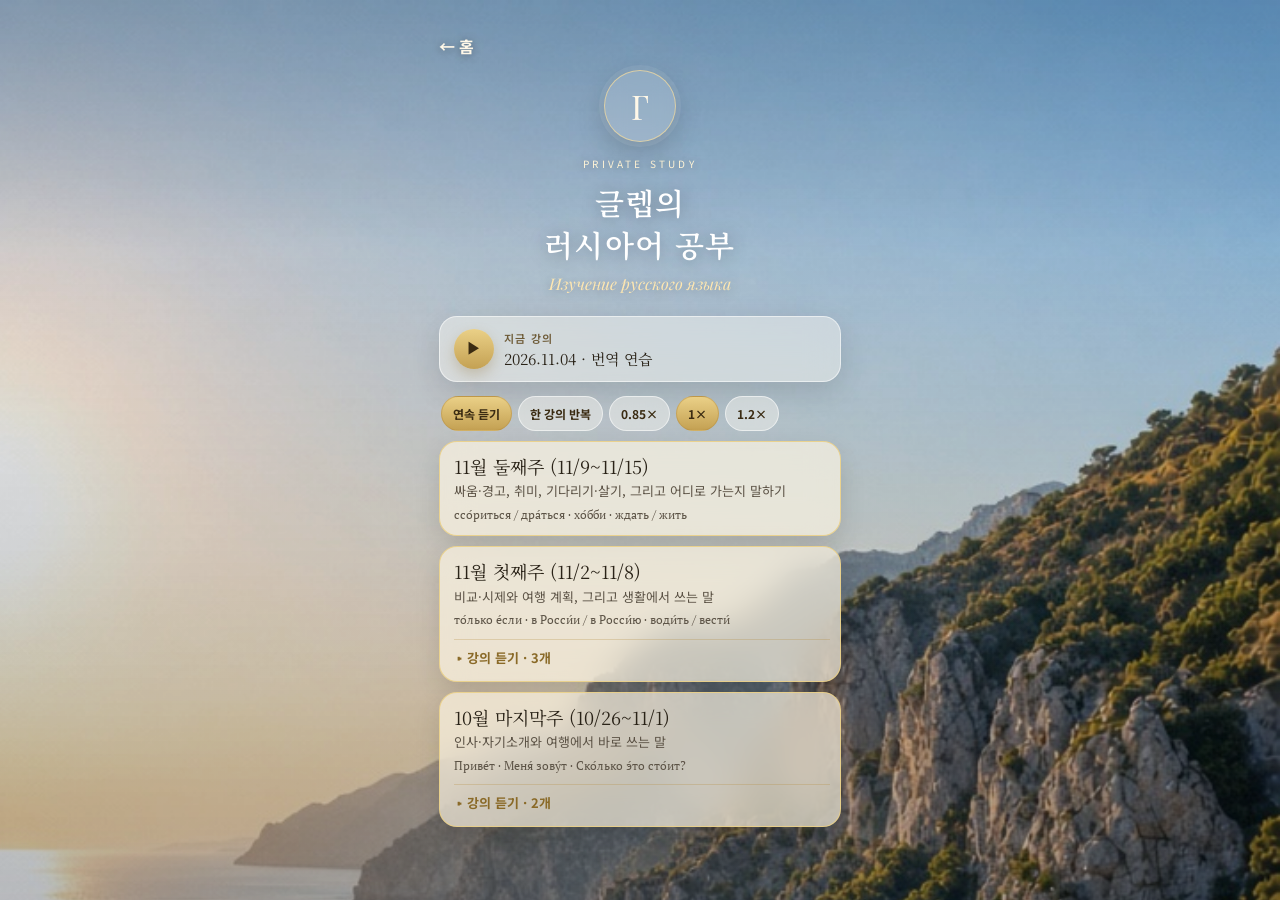
==== past.html @ 0d0f5ccc "Show a daily Russian reference on the home page. Move the week cards and continuous listening to pas" ====
<!DOCTYPE html>
<html lang="ko">
<head>
<meta charset="UTF-8">
<meta name="viewport" content="width=device-width, initial-scale=1.0">
<link rel="manifest" href="manifest.webmanifest">
<meta name="theme-color" content="#12344A">
<link rel="icon" href="favicon.ico" sizes="any">
<link rel="icon" type="image/png" sizes="32x32" href="favicon-32.png">
<link rel="apple-touch-icon" sizes="180x180" href="apple-touch-icon.png">
<meta name="apple-mobile-web-app-capable" content="yes">
<meta name="apple-mobile-web-app-status-bar-style" content="black">
<meta name="apple-mobile-web-app-title" content="글렙 공부">
<title>지난 공부 · 글렙의 러시아어 공부</title>
<link rel="preconnect" href="https://fonts.googleapis.com">
<link rel="preconnect" href="https://fonts.gstatic.com" crossorigin>
<link href="https://fonts.googleapis.com/css2?family=Playfair+Display:ital,wght@0,500;1,400&family=Noto+Serif+KR:wght@500;600&family=Noto+Sans+KR:wght@400;500;700&family=PT+Serif:ital,wght@0,400;0,700;1,400&display=swap" rel="stylesheet">
<link rel="stylesheet" href="styles.css">
</head>
<body>
<div class="wrap">
  <a class="back" href="index.html">← 홈</a>
  <header class="hero">
    <div class="mono">Г</div>
    <div class="eyebrow">Private Study</div>
    <h1>글렙의<br>러시아어 공부</h1>
    <div class="sub">Изучение русского языка</div>
  </header>
  <div class="player">
    <button class="dot" type="button" id="pp" aria-label="재생">▶</button>
    <div class="now"><div class="lbl">지금 강의</div><div class="ttl" id="nowTitle">2026.11.04 · 번역 연습</div></div>
  </div>
  <div class="modes">
    <button id="m1" class="on" type="button">연속 듣기</button>
    <button id="m2" type="button">한 강의 반복</button>
    <button data-r="0.85" type="button">0.85×</button>
    <button data-r="1" class="on" type="button">1×</button>
    <button data-r="1.2" type="button">1.2×</button>
  </div>
<!--
  새 주: 이 자리(가장 위)에 카드 하나만 추가한다. 홈(index.html)에는 넣지 않는다.
  제목은 'N월 M째주 (M/D~M/D)'. 카드를 누르면 week/그주월요일.html로 간다.
  날짜별 듣기·PDF·복습은 카드 안 details에 넣고 기본은 접는다. summary는 '강의 듣기 · N개'.
  항목이 10개 미만인 주는 페이지를 만들지 않고 다음 주와 합친다. 제목은 두 주를 잇는다.
  .play의 data-i는 AUD 순서와 같고, 버튼도 그 순서로 이어져 있어야 한다. README.md '새 주 추가 방법'.
-->
<section class="week">
  <article class="row week-card">
    <a class="review" href="week/2026-11-09.html">
      <div class="title">11월 둘째주 (11/9~11/15)</div>
      <div class="theme">싸움·경고, 취미, 기다리기·살기, 그리고 어디로 가는지 말하기</div>
      <div class="keys">ссо́риться / дра́ться · хо́бби · ждать / жить</div>
    </a>
  </article>
</section>
<section class="week">
  <article class="row week-card">
    <a class="review" href="week/2026-11-02.html">
      <div class="title">11월 첫째주 (11/2~11/8)</div>
      <div class="theme">비교·시제와 여행 계획, 그리고 생활에서 쓰는 말</div>
      <div class="keys">то́лько е́сли · в Росси́и / в Росси́ю · води́ть / вести́</div>
    </a>
    <details>
      <summary>강의 듣기 · 3개</summary>
      <div class="lec">
        <a class="review" href="review/2026-11-04.html">
          <div class="date">2026.11.04</div>
          <div class="title">번역 연습</div>
          <div class="keys">то́лько е́сли · мне ну́жно · ме́жду/среди́ · ви́деть/смотре́ть</div>
        </a>
        <div class="acts">
          <button class="play" type="button" data-i="0">듣기</button>
          <a class="pdf" href="lectures/lecture-2026-11-04.pdf" target="_blank" rel="noopener">PDF</a>
        </div>
      </div>
      <div class="lec">
        <a class="review" href="review/2026-11-03.html">
          <div class="date">2026.11.03</div>
          <div class="title">목요일 대화 준비: 번역 연습</div>
          <div class="keys">на мо́ре · бежа́ть/идти́ · что/зато́ · 형용사 일치</div>
        </a>
        <div class="acts">
          <button class="play" type="button" data-i="1">듣기</button>
          <a class="pdf" href="lectures/lecture-2026-11-03.pdf" target="_blank" rel="noopener">PDF</a>
        </div>
      </div>
      <div class="lec">
        <a class="review" href="review/2026-11-02.html">
          <div class="date">2026.11.02</div>
          <div class="title">목요일 대화 준비: 번역 연습</div>
          <div class="keys">где/куда · нет+생격 · 계획 표현</div>
        </a>
        <div class="acts">
          <button class="play" type="button" data-i="2">듣기</button>
          <a class="pdf" href="lectures/lecture-2026-11-02.pdf" target="_blank" rel="noopener">PDF</a>
        </div>
      </div>
    </details>
  </article>
</section>
<section class="week">
  <article class="row week-card">
    <a class="review" href="week/2026-10-26.html">
      <div class="title">10월 마지막주 (10/26~11/1)</div>
      <div class="theme">인사·자기소개와 여행에서 바로 쓰는 말</div>
      <div class="keys">Приве́т · Меня́ зову́т · Ско́лько э́то сто́ит?</div>
    </a>
    <details>
      <summary>강의 듣기 · 2개</summary>
      <div class="lec">
        <a class="review" href="review/2026-11-01.html">
          <div class="date">2026.11.01</div>
          <div class="title">내 회사 이야기 + 과거형·나라 이름</div>
          <div class="keys">과거형 · 나라 이름</div>
        </a>
        <div class="acts">
          <button class="play" type="button" data-i="3">듣기</button>
          <a class="pdf" href="lectures/lecture-2026-11-01.pdf" target="_blank" rel="noopener">PDF</a>
        </div>
      </div>
      <div class="lec">
        <a class="review" href="review/2026-10-31.html">
          <div class="date">2026.10.31</div>
          <div class="title">кото́рый 문장 + 여행 표현</div>
          <div class="keys">кото́рый · 여행 표현</div>
        </a>
        <div class="acts">
          <button class="play" type="button" data-i="4">듣기</button>
          <a class="pdf" href="lectures/lecture-2026-10-31.pdf" target="_blank" rel="noopener">PDF</a>
        </div>
      </div>
    </details>
  </article>
</section>
<audio id="au" preload="none"></audio>
<script>
const AUD = ['2026-11-04', '2026-11-03', '2026-11-02', '2026-11-01', '2026-10-31'];
const TTL = ['2026.11.04 · 번역 연습', '2026.11.03 · 목요일 대화 준비: 번역 연습', '2026.11.02 · 목요일 대화 준비: 번역 연습', '2026.11.01 · 내 회사 이야기 + 과거형·나라 이름', '2026.10.31 · кото́рый 문장 + 여행 표현'];
const au = document.getElementById("au");
const pp = document.getElementById("pp");
const nowTitle = document.getElementById("nowTitle");
const m1 = document.getElementById("m1");
const m2 = document.getElementById("m2");
const plays = [...document.querySelectorAll(".play")];
let cur = -1, mode = "all", rate = 1;
function load(i, play) {
  cur = i;
  au.src = "audio/lecture-" + AUD[i] + ".mp3";
  au.playbackRate = rate;
  nowTitle.textContent = TTL[i];
  plays.forEach((b, j) => b.classList.toggle("on", j === i));
  if (play) au.play().catch(() => {});
}
plays.forEach(b => b.onclick = () => load(+b.dataset.i, true));
pp.onclick = () => {
  if (cur < 0) { load(0, true); return; }
  if (au.paused) au.play().catch(() => {});
  else au.pause();
};
au.onplay = () => { pp.textContent = "⏸"; };
au.onpause = () => { pp.textContent = "▶"; };
au.onloadedmetadata = () => { au.playbackRate = rate; };
function setMode(m) {
  mode = m;
  au.loop = (m === "one");
  m1.classList.toggle("on", m === "all");
  m2.classList.toggle("on", m === "one");
}
m1.onclick = () => setMode("all");
m2.onclick = () => setMode("one");
au.onended = () => { if (mode === "all" && cur + 1 < AUD.length) load(cur + 1, true); };
document.querySelectorAll(".modes [data-r]").forEach(b => {
  b.onclick = () => {
    rate = +b.dataset.r;
    au.playbackRate = rate;
    document.querySelectorAll(".modes [data-r]").forEach(x => x.classList.toggle("on", x === b));
  };
});
</script>
<script>
if ("serviceWorker" in navigator) {
  var manifest = document.querySelector('link[rel="manifest"]');
  if (manifest) navigator.serviceWorker.register(new URL("sw.js", manifest.href));
}
</script>
</body>
</html>
---- styles.css ----
*{box-sizing:border-box}
html,body{margin:0;padding:0}
body{
  min-height:100vh;
  font-family:"Noto Sans KR",sans-serif;
  color:#2a2318;
  background:#12344a url("ocean-bg.jpg") center top / cover no-repeat fixed;
}
body:before{
  content:"";position:fixed;inset:0;pointer-events:none;
  background:linear-gradient(180deg,rgba(8,18,28,.18) 0%,rgba(8,18,28,.08) 28%,rgba(8,18,28,.28) 100%);
}
.wrap{max-width:430px;margin:0 auto;padding:34px 14px 48px;position:relative}
.hero{text-align:center;margin-bottom:22px}
.mono{
  width:72px;height:72px;margin:0 auto 14px;border-radius:50%;
  display:flex;align-items:center;justify-content:center;
  font-family:"Playfair Display",serif;font-size:34px;color:#fff8e8;
  background:rgba(255,255,255,.16);
  border:1px solid rgba(232,213,163,.85);
  box-shadow:0 0 0 5px rgba(255,255,255,.08),0 10px 28px rgba(0,0,0,.18);
  backdrop-filter:blur(10px);-webkit-backdrop-filter:blur(10px);
}
.eyebrow{letter-spacing:.32em;font-size:10px;color:#fff4d6;text-transform:uppercase;margin-bottom:10px;text-shadow:0 1px 8px rgba(0,0,0,.35)}
h1{
  font-family:"Noto Serif KR",serif;font-weight:600;font-size:30px;
  margin:0;letter-spacing:.04em;line-height:1.4;color:#fff;
  text-shadow:0 2px 18px rgba(0,0,0,.35);word-break:keep-all;
}
.sub{
  font-family:"Playfair Display",serif;font-style:italic;
  color:#ffe7b0;font-size:16px;margin-top:8px;
  text-shadow:0 2px 12px rgba(0,0,0,.35);
}
.player{
  display:flex;align-items:center;gap:10px;
  background:rgba(255,252,246,.42);
  border:1px solid rgba(255,255,255,.55);
  backdrop-filter:blur(16px);-webkit-backdrop-filter:blur(16px);
  border-radius:18px;padding:12px 14px;margin:0 0 14px;
  box-shadow:0 10px 30px rgba(0,0,0,.12);
}
.player .now{flex:1;min-width:0}
.player .lbl{font-size:11px;letter-spacing:.12em;color:#6d5a36;font-weight:600}
.player .ttl{font-family:"Noto Serif KR",serif;font-size:15px;margin-top:2px;white-space:nowrap;overflow:hidden;text-overflow:ellipsis}
.dot{width:40px;height:40px;border-radius:50%;border:0;background:linear-gradient(180deg,#ead087,#c4a153);color:#3a2b12;font-size:16px;box-shadow:0 6px 14px rgba(141,106,40,.28)}
.row{
  display:flex;align-items:center;gap:8px;
  background:rgba(255,252,246,.5);
  border:1px solid rgba(255,255,255,.58);
  backdrop-filter:blur(16px);-webkit-backdrop-filter:blur(16px);
  border-radius:18px;padding:12px 10px 12px 14px;margin:10px 0;
  box-shadow:0 10px 26px rgba(0,0,0,.12);
}
.review{flex:1;min-width:0;text-decoration:none;color:#2a2318}
.date{font-size:11px;letter-spacing:.14em;color:#8a6a28;font-weight:700;margin-bottom:4px}
.title{font-family:"Noto Serif KR",serif;font-size:16px;line-height:1.4;word-break:keep-all}
.keys{font-family:"PT Serif","Noto Serif",serif;font-size:12px;color:#5c5346;margin-top:5px;line-height:1.45;
  display:-webkit-box;-webkit-line-clamp:2;-webkit-box-orient:vertical;overflow:hidden}
.acts{display:flex;flex-direction:row;gap:6px;flex-shrink:0}
.acts a,.acts button{
  appearance:none;text-decoration:none;white-space:nowrap;
  border-radius:999px;padding:11px 12px;font-size:13px;font-weight:700;
  font-family:"Noto Sans KR",sans-serif;border:1px solid rgba(180,138,60,.45);
}
.play{background:linear-gradient(180deg,#ead087,#c4a153);color:#3a2b12}
.pdf{background:rgba(255,255,255,.55);color:#8d6a28}

.modes{display:flex;flex-wrap:wrap;gap:6px;align-items:center;margin:0 0 8px;padding:0 2px}
.modes button{
  appearance:none;border-radius:999px;padding:8px 11px;font-size:12px;font-weight:700;
  font-family:"Noto Sans KR",sans-serif;border:1px solid rgba(255,255,255,.55);
  background:rgba(255,252,246,.42);color:#3a2b12;
  backdrop-filter:blur(12px);-webkit-backdrop-filter:blur(12px)
}
.modes button.on{background:linear-gradient(180deg,#ead087,#c4a153);border-color:rgba(180,138,60,.45)}
audio{display:none}
body.songs audio#player{
  display:block;position:fixed;width:1px;height:1px;opacity:0;pointer-events:none
}
.play.on{box-shadow:0 0 0 2px rgba(196,161,83,.45)}
body.lesson .wrap{max-width:680px}
.back{display:inline-block;color:#fff8e8;text-decoration:none;font-weight:700;margin:0 0 12px;
  text-shadow:0 1px 8px rgba(0,0,0,.35)}
body.lesson h1{font-size:24px;text-align:left;margin:8px 0 14px}
.card{
  background:rgba(255,252,246,.62);border:1px solid rgba(255,255,255,.58);
  backdrop-filter:blur(16px);-webkit-backdrop-filter:blur(16px);
  border-radius:16px;padding:14px;margin:10px 0;box-shadow:0 10px 26px rgba(0,0,0,.12)
}
.card h3{margin:0 0 8px;font-size:16px;color:#8a6a28;font-family:"Noto Serif KR",serif}
.r{display:flex;justify-content:space-between;gap:8px;padding:6px 0;border-bottom:1px solid rgba(180,138,60,.18);flex-wrap:wrap;align-items:flex-start}
.r:last-child{border:0}
.r > span{min-width:0;max-width:100%}
.ru{font-family:"PT Serif","Noto Serif",serif;font-weight:700;font-size:17px;overflow-wrap:anywhere}
.ko{color:#5c5346;font-size:14px;word-break:keep-all}
.say{font-weight:700;color:#3a2b12;font-size:14px;word-break:keep-all}
.pt{font-size:13px;background:rgba(234,208,135,.28);border-radius:8px;padding:8px;margin:8px 0 0;word-break:keep-all}
table{width:100%;border-collapse:collapse;font-size:14px;background:rgba(255,255,255,.25);border-radius:10px;overflow:hidden}
td,th{border:1px solid rgba(180,138,60,.22);padding:6px;word-break:keep-all}
th{background:rgba(234,208,135,.35);color:#8a6a28}
.bar{position:sticky;top:0;z-index:2;padding:6px 0}
.bar button{
  background:linear-gradient(180deg,#ead087,#c4a153);color:#3a2b12;border:0;
  border-radius:999px;padding:9px 15px;font-size:15px;font-weight:700;
  font-family:"Noto Sans KR",sans-serif
}
body.quiz .ru{background:rgba(180,138,60,.28);color:transparent;border-radius:6px;cursor:pointer}
body.quiz .ru.show{background:none;color:inherit}

body.home .hero{margin-bottom:28px}
body.home h1{font-size:42px;letter-spacing:.12em}
body.home .sub{font-family:"Noto Serif KR",serif;font-style:normal;font-weight:500;font-size:15px;letter-spacing:.08em}
.doors{display:flex;flex-direction:column;gap:16px}
.door{
  position:relative;overflow:hidden;
  display:flex;align-items:center;gap:14px;
  min-height:108px;padding:20px 18px;
  text-decoration:none;color:#3a2b12;
  border-radius:24px;
  border:1.5px solid rgba(255,232,176,.92);
  background:
    linear-gradient(165deg,rgba(255,250,236,.78) 0%,rgba(255,243,210,.46) 48%,rgba(214,176,96,.34) 100%);
  backdrop-filter:blur(18px);-webkit-backdrop-filter:blur(18px);
  box-shadow:
    inset 0 1px 0 rgba(255,255,255,.8),
    0 16px 36px rgba(0,0,0,.22),
    0 0 28px rgba(234,196,110,.42);
  animation:doorGlow 3.6s ease-in-out infinite;
}
.door:nth-child(2){animation-delay:1.2s}
.door:active{transform:scale(.985)}
.door:focus-visible{outline:2px solid #fff4d2;outline-offset:3px}
.door-mark{
  width:62px;height:62px;border-radius:50%;flex-shrink:0;
  display:flex;align-items:center;justify-content:center;
  font-family:"Playfair Display","Noto Serif KR",serif;
  font-size:30px;line-height:1;color:#3a2b12;
  background:linear-gradient(180deg,#fff3c9 0%,#e7c56a 52%,#b8893a 100%);
  box-shadow:inset 0 1px 0 rgba(255,255,255,.85),0 8px 18px rgba(141,106,40,.38);
}
.door-label{
  flex:1;min-width:0;
  font-family:"Noto Serif KR",serif;font-weight:600;
  font-size:26px;letter-spacing:.02em;line-height:1.25;
  word-break:keep-all;
}
.door-go{font-size:32px;line-height:1;color:#8a6a28;font-weight:500;flex-shrink:0}
.door::after{
  content:"";position:absolute;inset:0;pointer-events:none;
  background:linear-gradient(110deg,transparent 32%,rgba(255,255,255,.48) 50%,transparent 68%);
  transform:translateX(-130%);
  animation:doorSheen 4.8s ease-in-out infinite;
}
.door:nth-child(2)::after{animation-delay:1.8s}
@keyframes doorGlow{
  0%,100%{box-shadow:inset 0 1px 0 rgba(255,255,255,.8),0 16px 36px rgba(0,0,0,.22),0 0 18px rgba(234,196,110,.28)}
  50%{box-shadow:inset 0 1px 0 rgba(255,255,255,.9),0 18px 40px rgba(0,0,0,.26),0 0 36px rgba(255,214,120,.62)}
}
@keyframes doorSheen{
  0%,42%{transform:translateX(-130%)}
  72%,100%{transform:translateX(130%)}
}
@media (max-width:360px){
  body.home h1{font-size:36px}
  .door{min-height:96px;padding:16px 14px;gap:12px}
  .door-mark{width:52px;height:52px;font-size:26px}
  .door-label{font-size:22px}
}
@media (prefers-reduced-motion:reduce){
  .door,.door::after{animation:none}
  .door::after{display:none}
}

body.songs h1{font-size:28px;text-align:left;margin:4px 0 8px}
.artist{
  position:relative;width:min(100%,520px);margin:0 auto 18px;aspect-ratio:1;
  border-radius:22px;overflow:hidden;background:#12344A;
  border:1.5px solid rgba(255,232,176,.72);
  box-shadow:0 16px 36px rgba(0,0,0,.28), inset 0 1px 0 rgba(255,255,255,.28);
}
.artist img{
  position:absolute;inset:0;width:100%;height:100%;
  object-fit:contain;object-position:center;
  opacity:0;transition:opacity 1.4s ease;
}
.artist img.is-on{opacity:1}
@media (prefers-reduced-motion:reduce){
  .artist img{transition:none}
  .artist img:nth-child(2){display:none}
  .artist img:first-child{opacity:1}
}
.song-lead{
  margin:0 0 14px;color:#ffe7b0;font-size:13px;font-weight:500;
  text-shadow:0 1px 8px rgba(0,0,0,.35);
}
.playall{
  width:100%;margin:2px 0 18px;min-height:84px;padding:14px 16px;
  display:flex;align-items:center;justify-content:center;gap:12px;
  border-radius:22px;cursor:pointer;
  border:1.5px solid rgba(255,232,176,.92);
  background:linear-gradient(165deg,rgba(255,250,236,.84) 0%,rgba(255,243,210,.5) 48%,rgba(214,176,96,.4) 100%);
  color:#3a2b12;
  font-family:"Noto Serif KR",serif;font-size:24px;font-weight:600;letter-spacing:.02em;
  box-shadow:inset 0 1px 0 rgba(255,255,255,.85),0 14px 32px rgba(0,0,0,.22),0 0 26px rgba(234,196,110,.42);
}
.playall:focus-visible{outline:2px solid #fff4d2;outline-offset:3px}
.playall:disabled{opacity:.55;cursor:default}
.playall-mark{
  width:48px;height:48px;border-radius:50%;flex-shrink:0;
  display:flex;align-items:center;justify-content:center;
  font-family:"Playfair Display",serif;font-size:24px;color:#3a2b12;
  background:linear-gradient(180deg,#fff3c9 0%,#e7c56a 52%,#b8893a 100%);
  box-shadow:inset 0 1px 0 rgba(255,255,255,.85),0 6px 14px rgba(141,106,40,.35);
}
.playall-bar{
  display:flex;align-items:center;gap:8px;
  margin:0 0 14px;padding:8px;
  background:rgba(255,252,246,.55);
  border:1px solid rgba(255,255,255,.62);
  backdrop-filter:blur(16px);-webkit-backdrop-filter:blur(16px);
  border-radius:16px;
  box-shadow:0 8px 22px rgba(0,0,0,.12);
}
.playall-bar[hidden]{display:none}
.playall-bar button{
  appearance:none;flex-shrink:0;border-radius:999px;padding:10px 12px;
  font-family:"Noto Sans KR",sans-serif;font-size:13px;font-weight:700;color:#3a2b12;
  border:1px solid rgba(180,138,60,.45);
  background:linear-gradient(180deg,#ead087,#c4a153);
}
.playall-bar button:disabled{opacity:.4}
.playall-bar button:focus-visible{outline:2px solid #fff4d2;outline-offset:2px}
.playall-status{
  flex:1;min-width:0;margin:0;text-align:center;
  color:#3a2b12;font-size:13px;font-weight:700;line-height:1.35;
  word-break:keep-all;
}
.song-card.current{
  box-shadow:0 12px 30px rgba(0,0,0,.18),0 0 0 2px rgba(232,201,120,.95),0 0 22px rgba(234,196,110,.55);
}
.song-live{
  border-radius:999px;padding:2px 7px;
  background:rgba(234,208,135,.55);color:#6d5318;
  font-family:"Noto Sans KR",sans-serif;font-size:11px;font-weight:700;line-height:1.4;
}
.song-live[hidden]{display:none}
@media (max-width:360px){
  .playall{min-height:74px;font-size:21px}
  .playall-mark{width:42px;height:42px;font-size:22px}
  .playall-bar button{padding:10px 8px;font-size:12px}
}
.song-list{display:flex;flex-direction:column;gap:12px}
.song-card{
  background:rgba(255,252,246,.55);
  border:1px solid rgba(255,255,255,.62);
  backdrop-filter:blur(16px);-webkit-backdrop-filter:blur(16px);
  border-radius:18px;
  box-shadow:0 10px 26px rgba(0,0,0,.14);
}
.song-card.open{
  box-shadow:0 12px 30px rgba(0,0,0,.18),0 0 0 1.5px rgba(232,201,120,.8);
}
.song-item{
  width:100%;appearance:none;border:0;background:transparent;cursor:pointer;
  display:flex;align-items:center;gap:12px;text-align:left;
  color:#2a2318;font-family:"Noto Sans KR",sans-serif;
  padding:14px 14px 8px 12px;
}
.song-item:active{transform:scale(.985)}
.song-item:focus-visible{outline:2px solid #fff4d2;outline-offset:-3px;border-radius:14px}
.song-num{
  width:40px;height:40px;border-radius:50%;flex-shrink:0;
  display:flex;align-items:center;justify-content:center;
  background:linear-gradient(180deg,#ead087,#c4a153);
  color:#3a2b12;font-weight:700;font-size:16px;
  box-shadow:0 6px 14px rgba(141,106,40,.28);
}
.song-title{
  flex:1;min-width:0;
  display:flex;flex-direction:column;align-items:flex-start;gap:2px;
  font-family:"Noto Serif KR",serif;font-size:18px;line-height:1.35;
  word-break:keep-all;
}
.song-credit{
  font-family:"Noto Sans KR",sans-serif;font-size:12px;font-weight:500;
  color:#8a6a28;letter-spacing:.01em;line-height:1.3;
}
.song-dur{flex-shrink:0;font-size:13px;font-weight:700;color:#8a6a28;letter-spacing:.04em}
.song-cue{flex-shrink:0;font-size:12px;font-weight:700;color:#8a6a28;letter-spacing:.02em}
.song-panel{padding:2px 10px 0}
.song-panel.preloading{
  display:block !important;
  position:fixed;left:0;top:0;z-index:-1;
  width:min(402px,calc(100vw - 28px));height:320px;
  opacity:0;pointer-events:none;overflow:hidden;
}
.song-frame-wrap{
  border-radius:14px;overflow:hidden;
  background:#16233a;
  box-shadow:inset 0 0 0 1px rgba(255,255,255,.28);
}
.song-frame{display:block;width:100%;height:320px;border:0;background:#16233a}
.song-empty{
  margin:0;padding:18px;
  background:rgba(255,252,246,.5);
  border:1px solid rgba(255,255,255,.58);
  border-radius:18px;
  color:#3a2b12;font-weight:600;text-align:center;
}
@media (max-width:360px){
  .song-title{font-size:16px}
  .song-frame{height:300px}
}

/* 지난 공부는 주마다 카드 하나. 새 주는 past.html 맨 위에 article.week-card를 추가한다. 홈에는 넣지 않는다. */
.week{margin:0}
.week-lead{
  margin:-6px 0 16px;
  color:#ffe7b0;
  font-family:"Noto Serif KR",serif;
  font-size:15px;
  font-weight:500;
  line-height:1.55;
  text-shadow:0 1px 8px rgba(0,0,0,.35);
  word-break:keep-all;
}
.row.week-card{
  flex-direction:column;
  align-items:stretch;
  gap:0;
  border-color:rgba(234,208,135,.9);
  background:rgba(255,248,230,.66);
}
.week-card > .review{flex:none}
.week-card > .review > .title{font-size:18px}
.week-card .theme{
  margin-top:3px;
  font-size:13px;
  line-height:1.45;
  color:#5c5346;
  word-break:keep-all;
}
.week-card details{margin-top:10px}
.week-card summary{
  display:block;
  cursor:pointer;
  list-style:none;
  font-family:"Noto Sans KR",sans-serif;
  font-size:13px;
  font-weight:700;
  color:#8a6a28;
  padding:8px 2px 2px;
  border-top:1px solid rgba(180,138,60,.28);
}
.week-card summary::-webkit-details-marker{display:none}
.week-card summary::marker{content:""}
.week-card summary::before{content:"▸ "}
.week-card details[open] summary::before{content:"▾ "}
.lec{
  display:flex;
  flex-wrap:wrap;
  align-items:center;
  gap:8px;
  padding:10px 0 2px;
  border-top:1px solid rgba(180,138,60,.18);
}
.lec .review,.lec .meta{flex:1 1 150px;min-width:0}
.lec .title{font-size:15px}
.lec .acts{margin-left:auto}

body.daily .wrap{padding-top:18px}
.daily-top{display:flex;align-items:center;gap:10px;margin:0 0 10px}
.daily-top .mono{
  width:40px;height:40px;margin:0;flex:none;font-size:20px;
  box-shadow:0 0 0 3px rgba(255,255,255,.08),0 6px 14px rgba(0,0,0,.16);
}
.daily-top h1{flex:1;min-width:0;text-align:left;font-size:17px;line-height:1.35}
.past-link{
  flex:none;text-decoration:none;border-radius:999px;padding:7px 10px;
  font-family:"Noto Sans KR",sans-serif;font-size:12px;font-weight:700;line-height:1.2;
  color:#3a2b12;background:rgba(255,252,246,.55);border:1px solid rgba(255,255,255,.7);
}
.past-link:focus-visible{outline:2px solid #fff4d2;outline-offset:3px}
.today-line{
  margin:0 2px 12px;min-height:1.4em;
  color:#ffe7b0;font-size:13px;font-weight:700;
  text-shadow:0 1px 8px rgba(0,0,0,.35);word-break:keep-all;
}
.ref h2{
  margin:0 0 4px;padding:0 0 6px;
  border-bottom:1px solid rgba(180,138,60,.22);
  font-family:"Noto Serif KR",serif;font-size:16px;font-weight:600;
  line-height:1.4;color:#8a6a28;text-align:left;
}
.ref ul{list-style:none;margin:0;padding:0}
.ref-row{
  display:grid;
  grid-template-columns:minmax(0,1fr) auto;
  column-gap:10px;
  align-items:center;
  padding:7px 4px;
  border-bottom:1px solid rgba(180,138,60,.16);
}
.ref-row:last-child{border-bottom:0}
.ref-row .ru{grid-column:1;grid-row:1;font-size:18px;line-height:1.25}
.ref-row .say{grid-column:1;grid-row:2;font-weight:500;font-size:13px;color:#6d5a36}
.ref-row .ko{
  grid-column:2;grid-row:1 / span 2;align-self:center;
  font-weight:700;font-size:14px;color:#3a2b12;white-space:nowrap;
}
.ref-row.is-today{
  margin:2px 0;
  padding:7px 8px 7px 10px;
  background:rgba(234,208,135,.55);
  border-radius:12px;
  border-bottom-color:transparent;
  box-shadow:inset 3px 0 0 #c4a153;
}
.today-tag{display:none}
.ref-row.is-today .today-tag{
  display:inline-block;margin-left:6px;padding:1px 6px;
  border-radius:999px;background:#fff8e8;color:#8a6a28;
  font-size:11px;font-weight:700;vertical-align:1px;
}
@media (max-width:360px){
  .daily-top h1{font-size:16px}
  .past-link{padding:6px 8px}
}
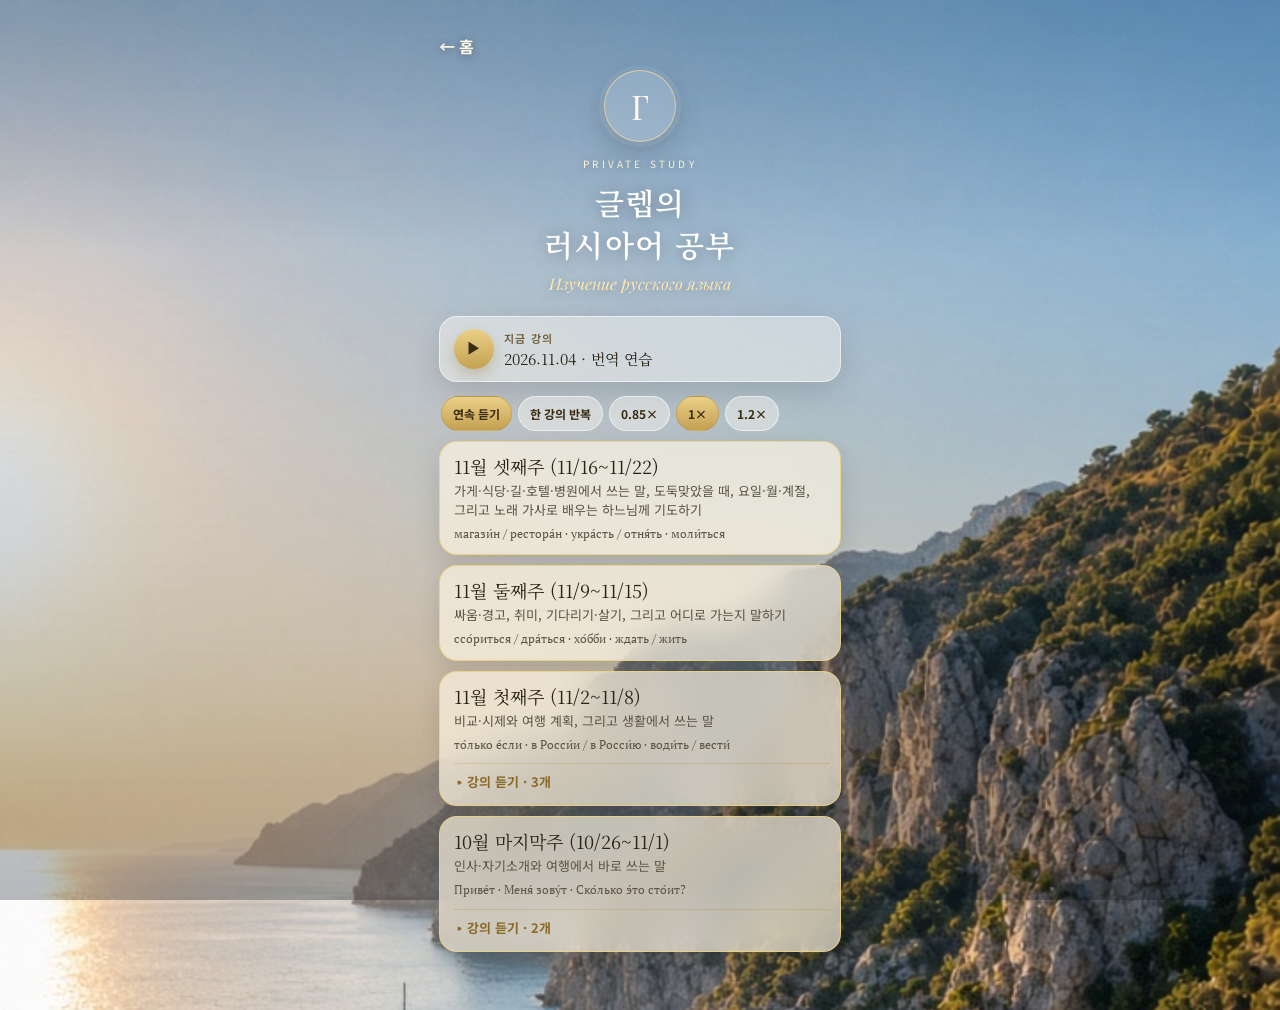
==== commit db8c9e39: "Add the November 16–22 weekly review page. Copy the week template for 2026-11-16 and place the new c" ====
--- a/past.html
+++ b/past.html
@@ -44,6 +44,15 @@
   항목이 10개 미만인 주는 페이지를 만들지 않고 다음 주와 합친다. 제목은 두 주를 잇는다.
   .play의 data-i는 AUD 순서와 같고, 버튼도 그 순서로 이어져 있어야 한다. README.md '새 주 추가 방법'.
 -->
+<section class="week">
+  <article class="row week-card">
+    <a class="review" href="week/2026-11-16.html">
+      <div class="title">11월 셋째주 (11/16~11/22)</div>
+      <div class="theme">가게·식당·길·호텔·병원에서 쓰는 말, 도둑맞았을 때, 요일·월·계절, 그리고 노래 가사로 배우는 하느님께 기도하기</div>
+      <div class="keys">магази́н / рестора́н · укра́сть / отня́ть · моли́ться</div>
+    </a>
+  </article>
+</section>
 <section class="week">
   <article class="row week-card">
     <a class="review" href="week/2026-11-09.html">
--- a/styles.css
+++ b/styles.css
@@ -369,6 +369,9 @@
 .lec .title{font-size:15px}
 .lec .acts{margin-left:auto}
 
+body.daily:before{
+  background:linear-gradient(180deg,rgba(8,18,28,.48) 0%,rgba(8,18,28,.36) 42%,rgba(8,18,28,.16) 100%);
+}
 body.daily .wrap{padding-top:18px}
 .daily-top{display:flex;align-items:center;gap:10px;margin:0 0 10px}
 .daily-top .mono{
@@ -387,41 +390,33 @@
   color:#ffe7b0;font-size:13px;font-weight:700;
   text-shadow:0 1px 8px rgba(0,0,0,.35);word-break:keep-all;
 }
+.ref{margin:0 0 12px}
 .ref h2{
-  margin:0 0 4px;padding:0 0 6px;
-  border-bottom:1px solid rgba(180,138,60,.22);
-  font-family:"Noto Serif KR",serif;font-size:16px;font-weight:600;
-  line-height:1.4;color:#8a6a28;text-align:left;
-}
-.ref ul{list-style:none;margin:0;padding:0}
-.ref-row{
+  margin:0 0 3px;padding:0;border:0;
+  font-family:"Noto Serif KR",serif;font-size:13px;font-weight:600;
+  line-height:1.3;letter-spacing:.06em;color:#ffe7b0;text-align:left;
+  text-shadow:0 1px 2px rgba(0,0,0,.9),0 0 8px rgba(0,0,0,.65);
+}
+.ref ul{
+  list-style:none;margin:0;padding:0;
+  display:flex;flex-wrap:wrap;align-items:baseline;
+  gap:1px 12px;
+}
+.ref li{
+  padding:1px 2px;line-height:1.35;
+  text-shadow:0 1px 2px rgba(0,0,0,.9),0 0 8px rgba(0,0,0,.65);
+}
+.ref .ru{font-size:15px;line-height:1.3;color:#fff;font-weight:700;overflow-wrap:normal}
+.ref .ko{font-size:12px;font-weight:500;color:#ffe7b0;margin-left:3px}
+.ref li.is-today{
+  background:rgba(255,236,180,.22);
+  border-radius:4px;
+  box-shadow:inset 0 -1px 0 rgba(255,228,160,.85);
+}
+.ref ul.months{
   display:grid;
-  grid-template-columns:minmax(0,1fr) auto;
-  column-gap:10px;
-  align-items:center;
-  padding:7px 4px;
-  border-bottom:1px solid rgba(180,138,60,.16);
-}
-.ref-row:last-child{border-bottom:0}
-.ref-row .ru{grid-column:1;grid-row:1;font-size:18px;line-height:1.25}
-.ref-row .say{grid-column:1;grid-row:2;font-weight:500;font-size:13px;color:#6d5a36}
-.ref-row .ko{
-  grid-column:2;grid-row:1 / span 2;align-self:center;
-  font-weight:700;font-size:14px;color:#3a2b12;white-space:nowrap;
-}
-.ref-row.is-today{
-  margin:2px 0;
-  padding:7px 8px 7px 10px;
-  background:rgba(234,208,135,.55);
-  border-radius:12px;
-  border-bottom-color:transparent;
-  box-shadow:inset 3px 0 0 #c4a153;
-}
-.today-tag{display:none}
-.ref-row.is-today .today-tag{
-  display:inline-block;margin-left:6px;padding:1px 6px;
-  border-radius:999px;background:#fff8e8;color:#8a6a28;
-  font-size:11px;font-weight:700;vertical-align:1px;
+  grid-template-columns:repeat(3,minmax(0,1fr));
+  column-gap:8px;row-gap:1px;
 }
 @media (max-width:360px){
   .daily-top h1{font-size:16px}
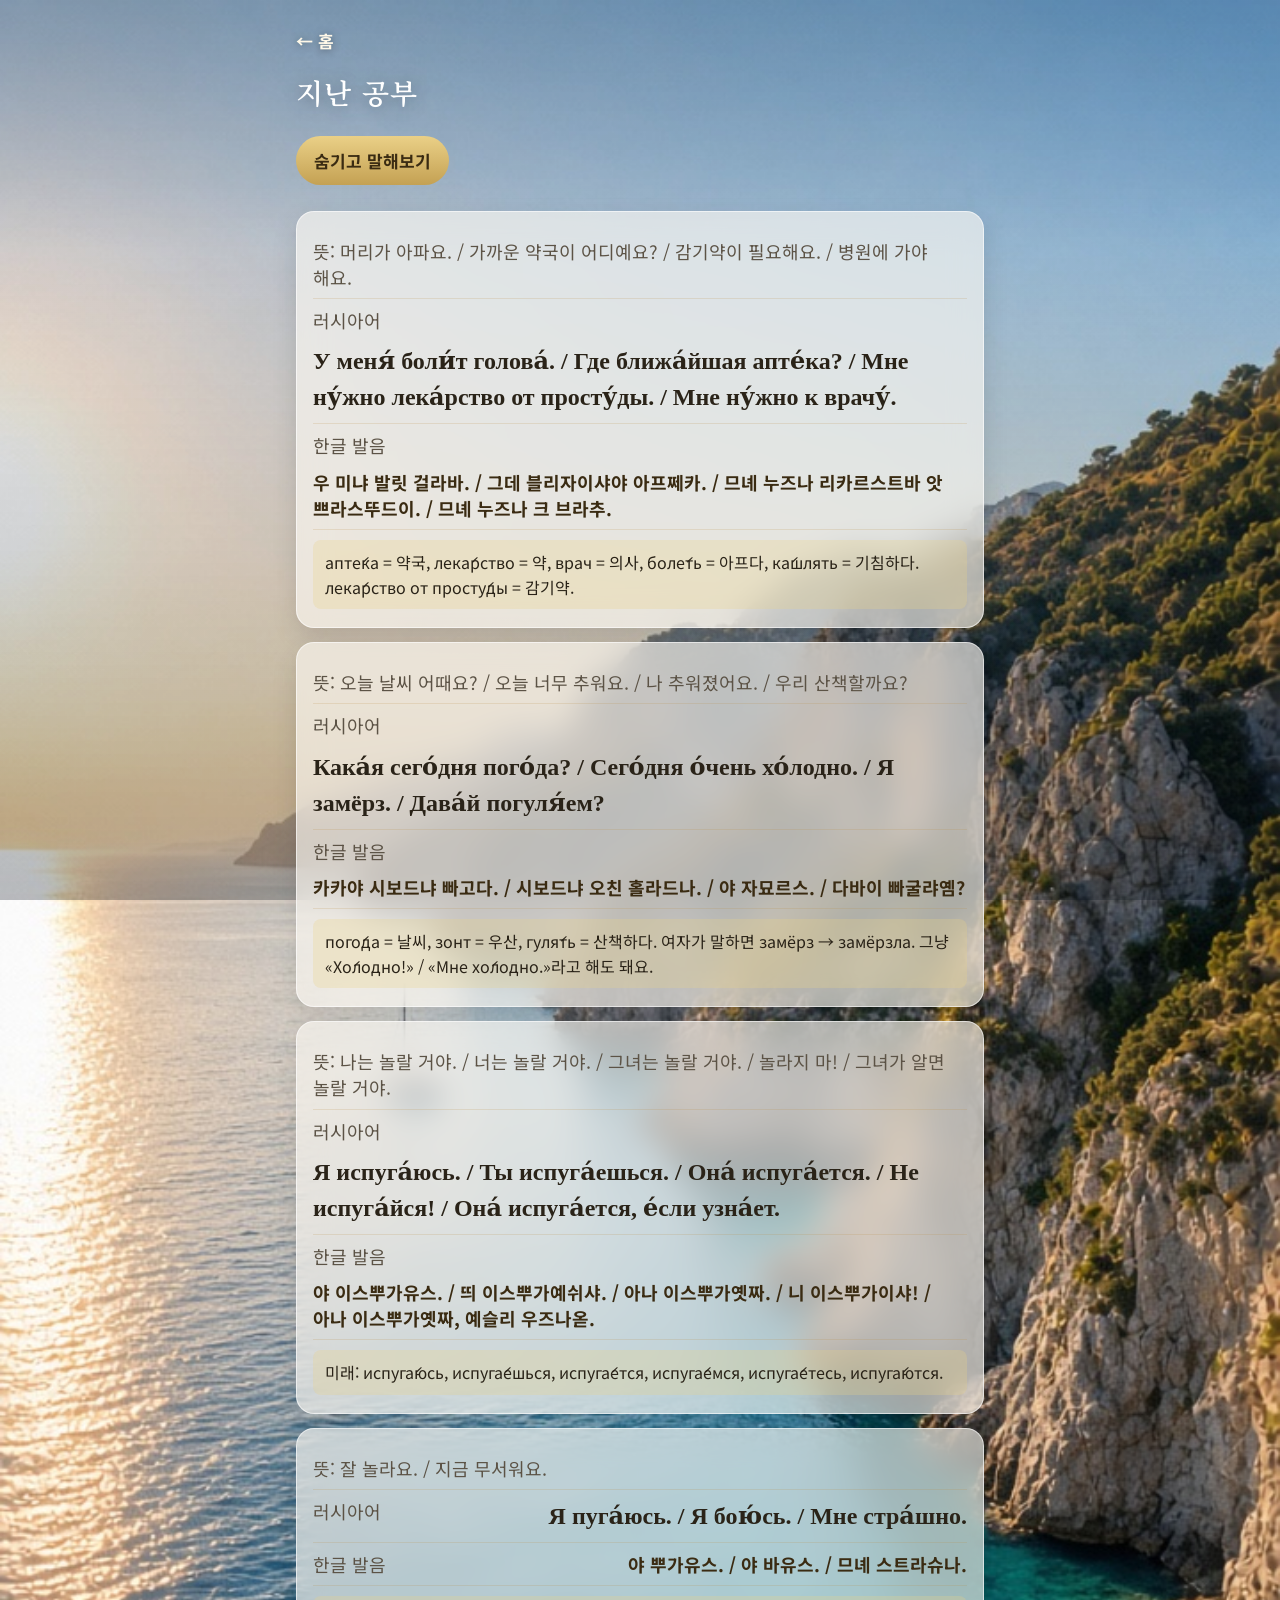
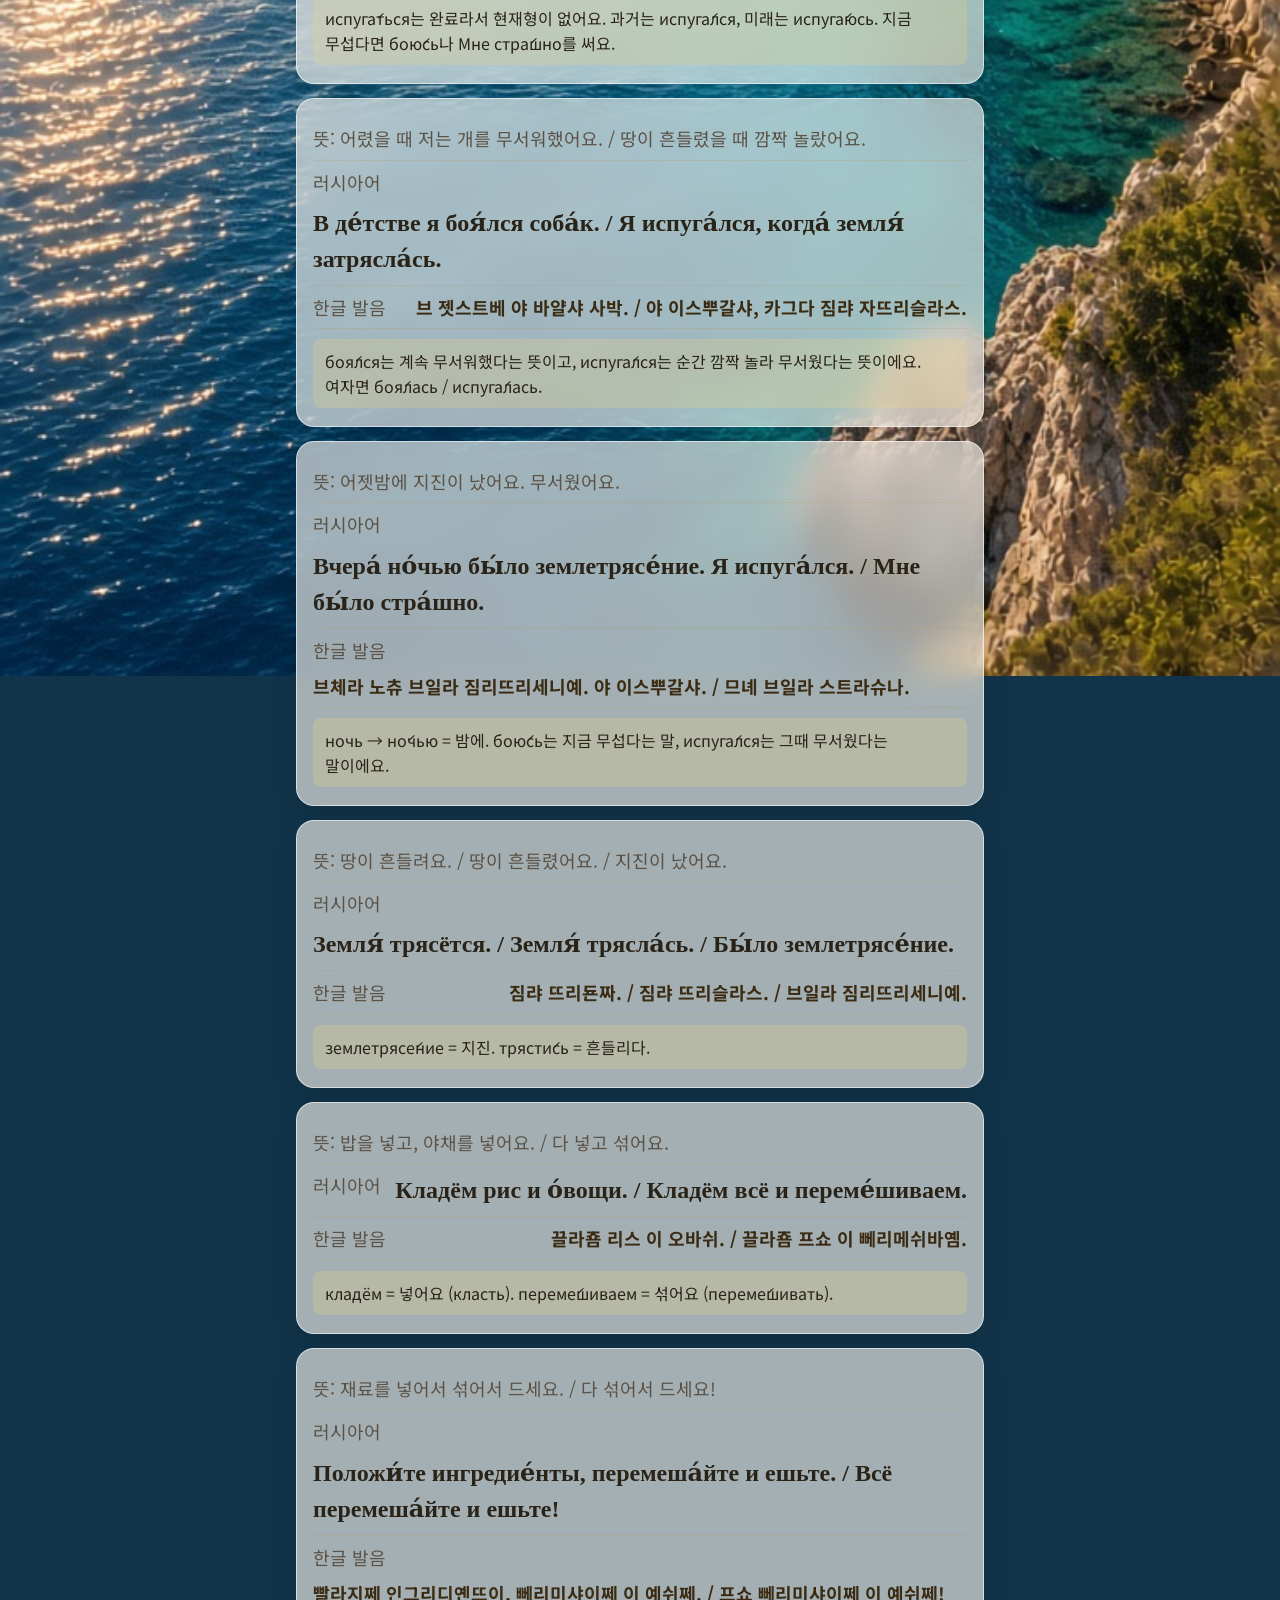
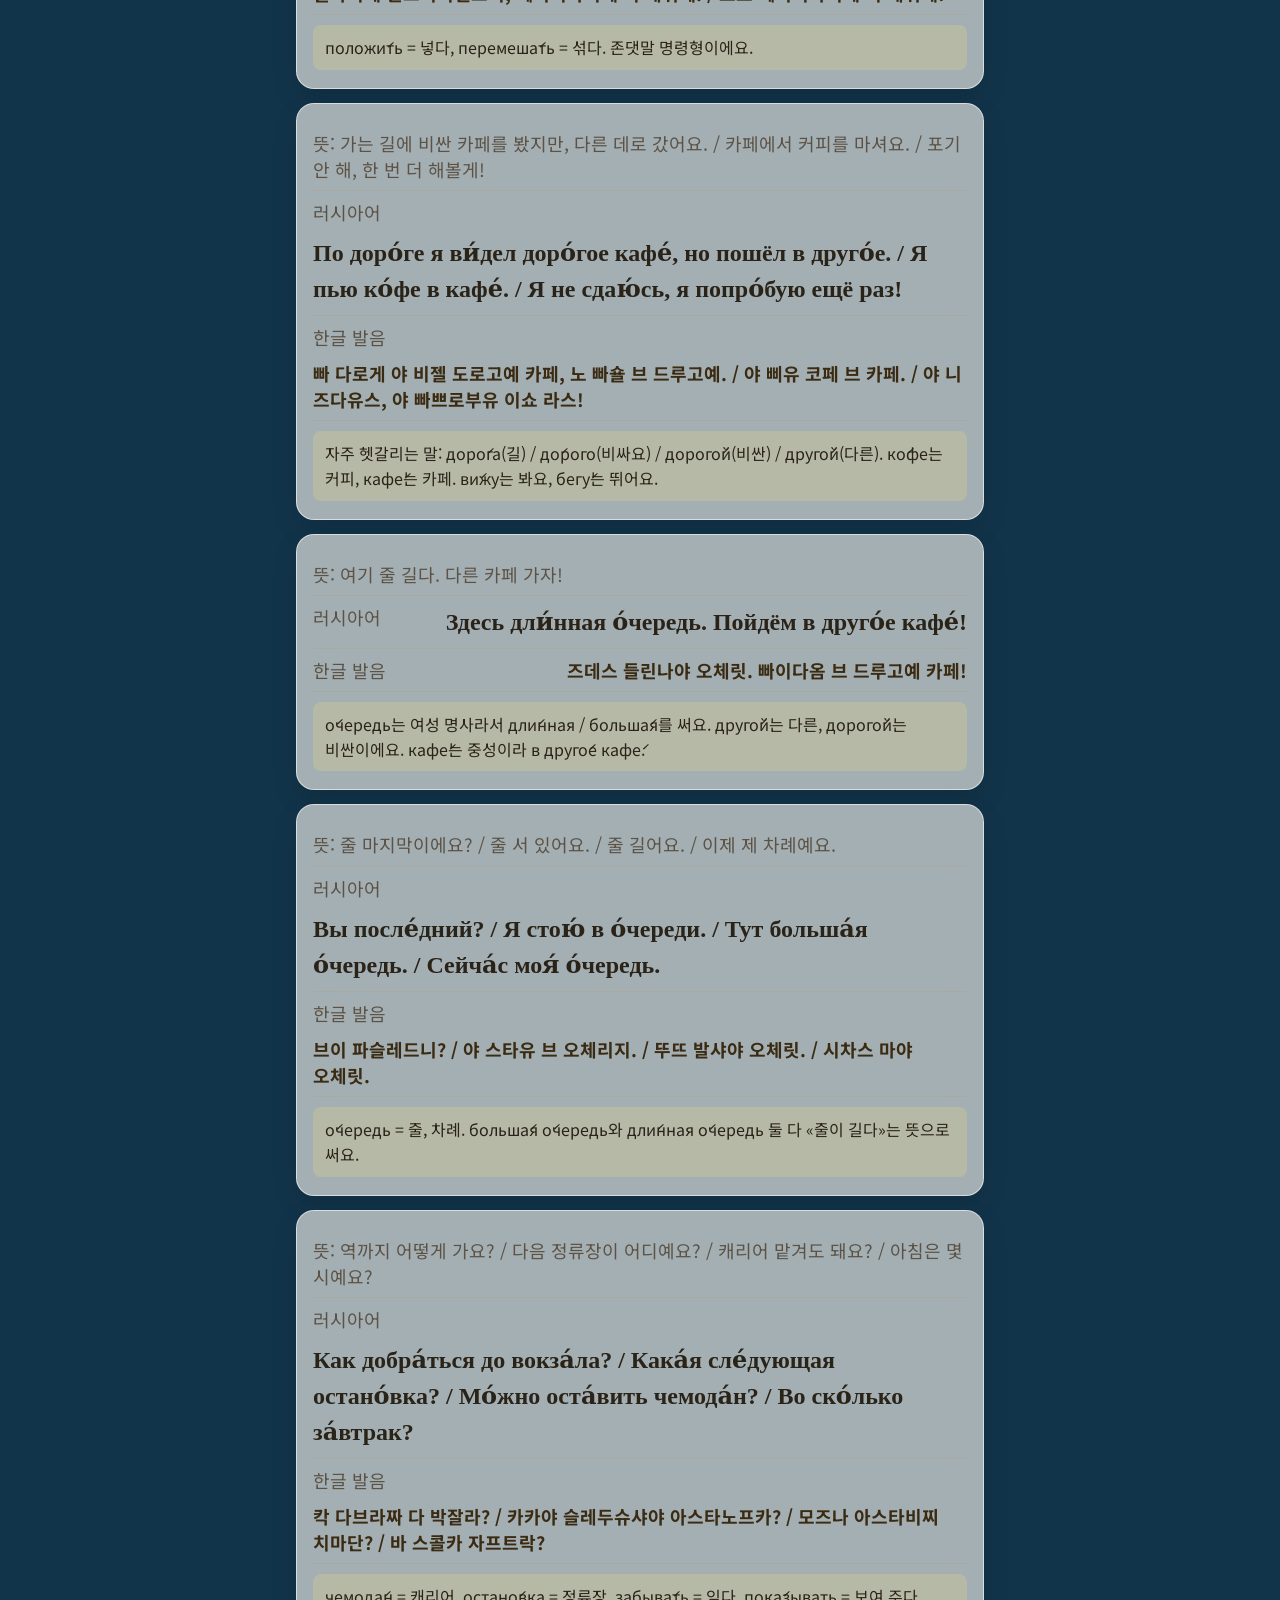
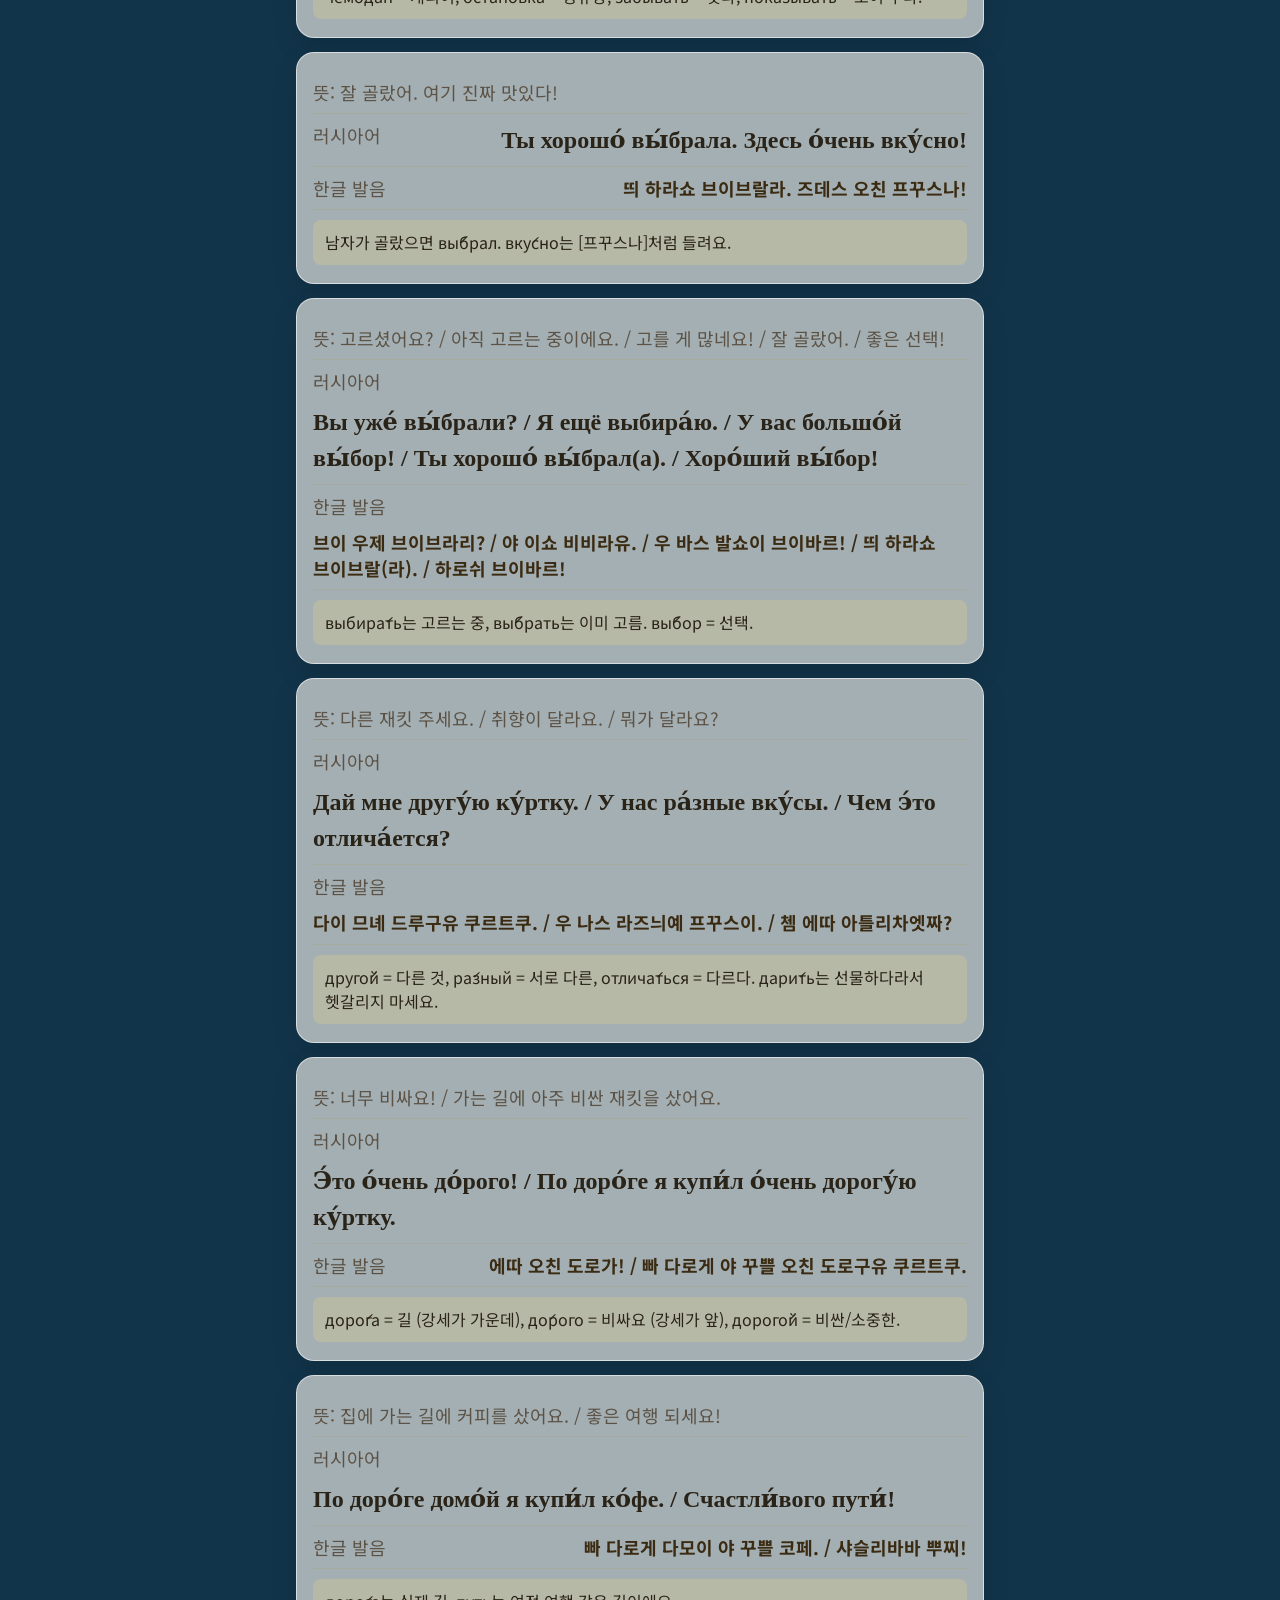
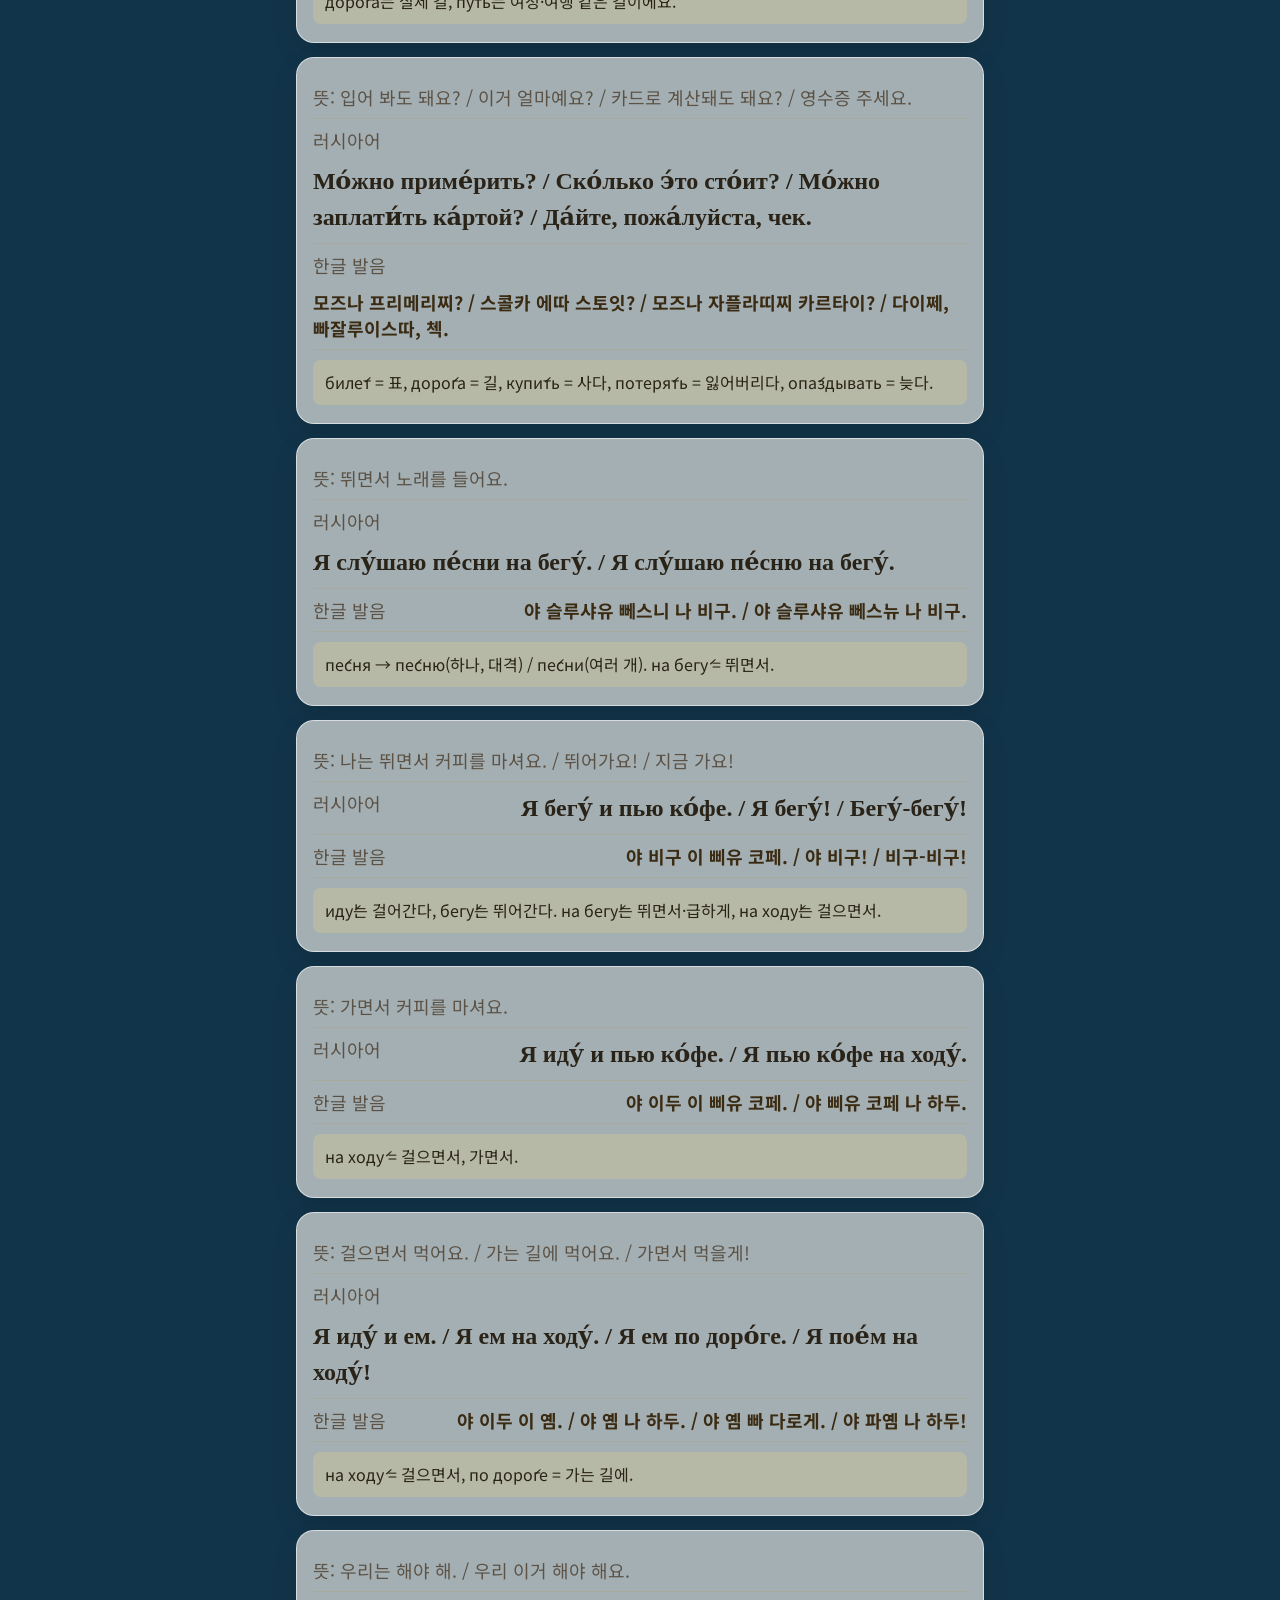
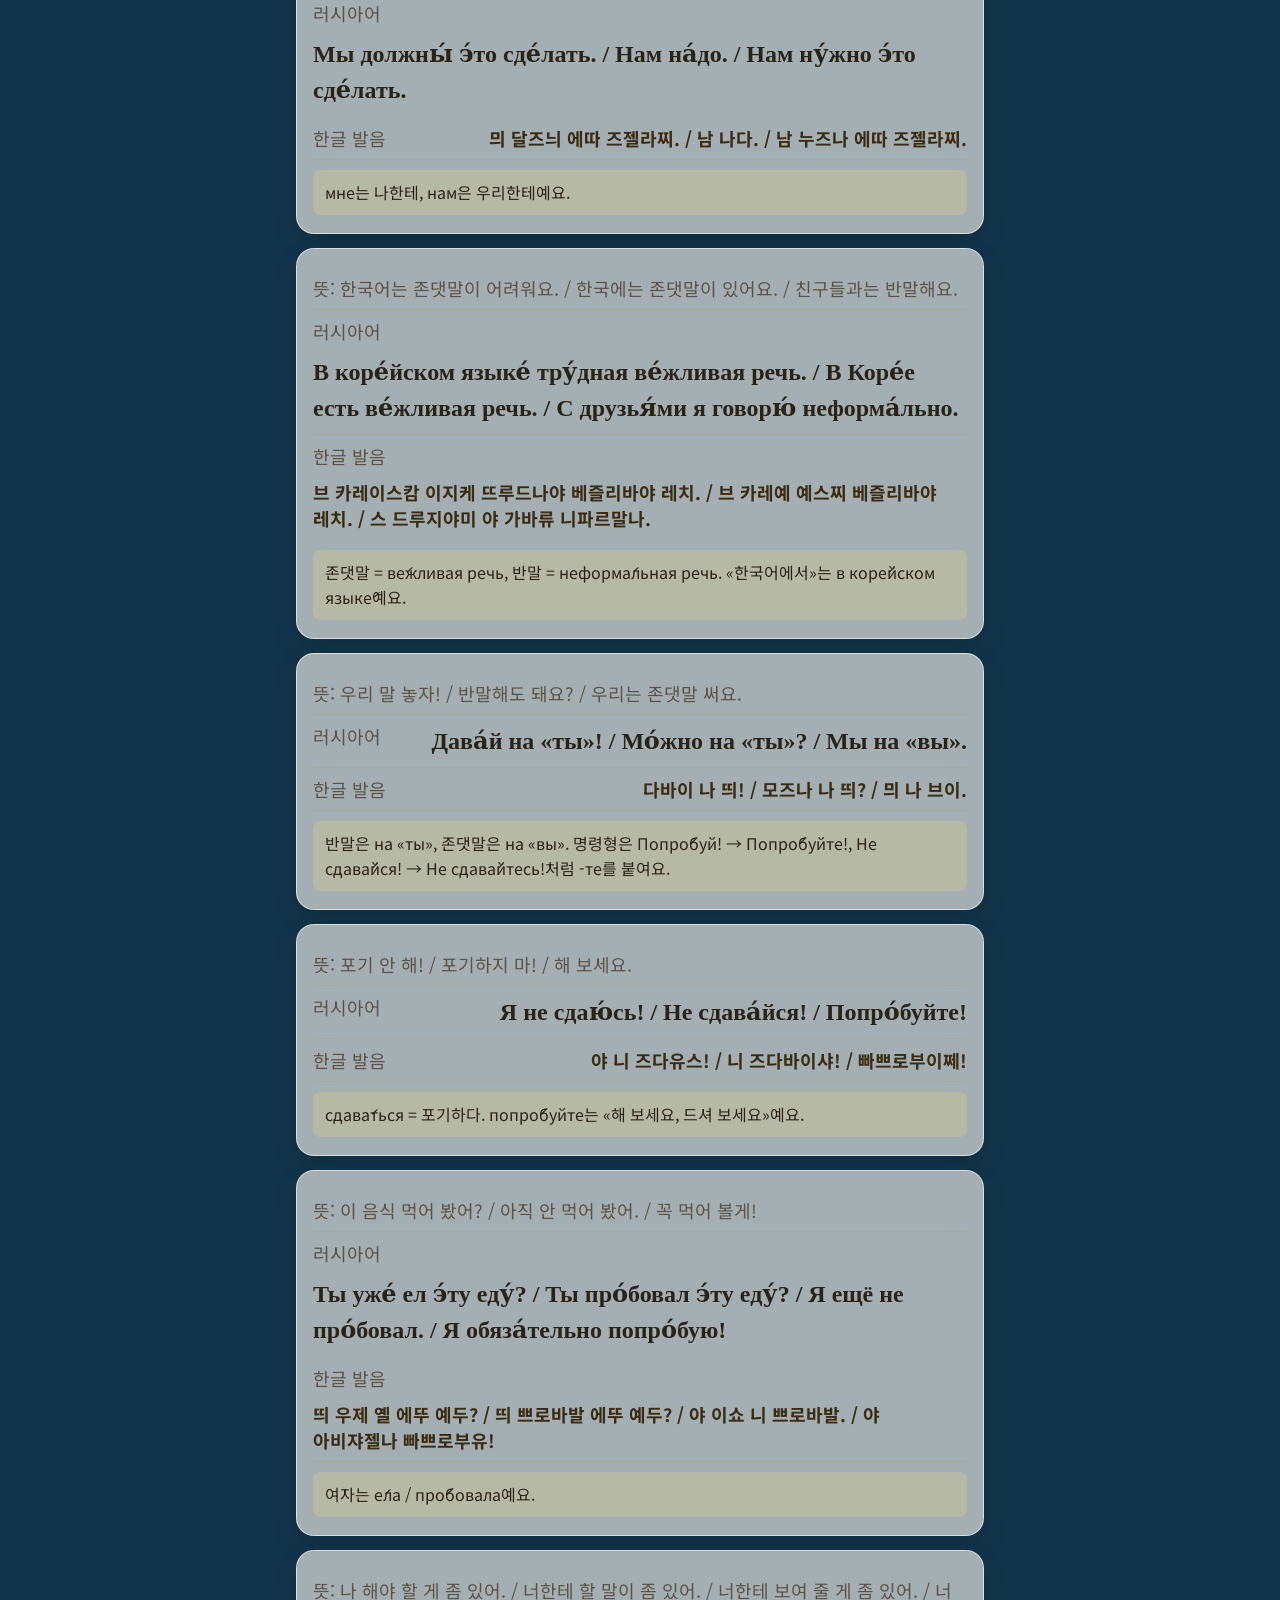
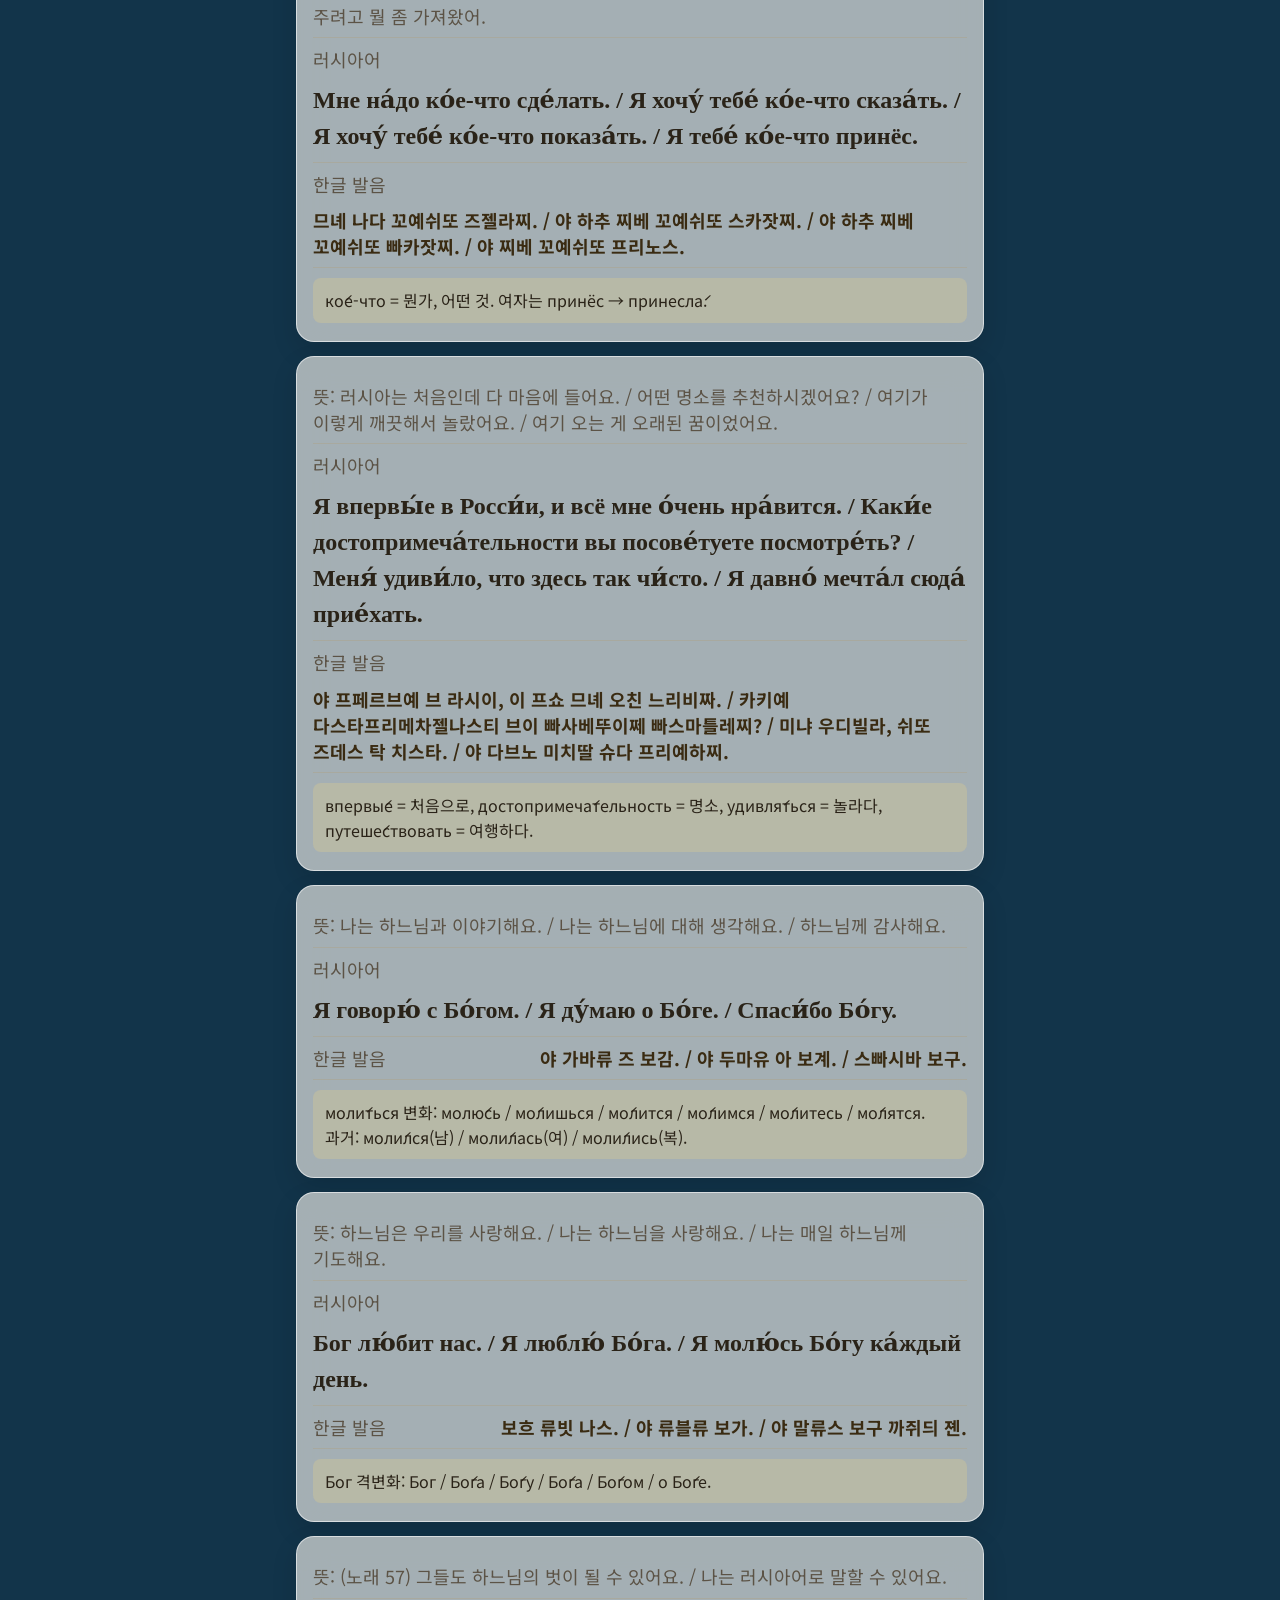
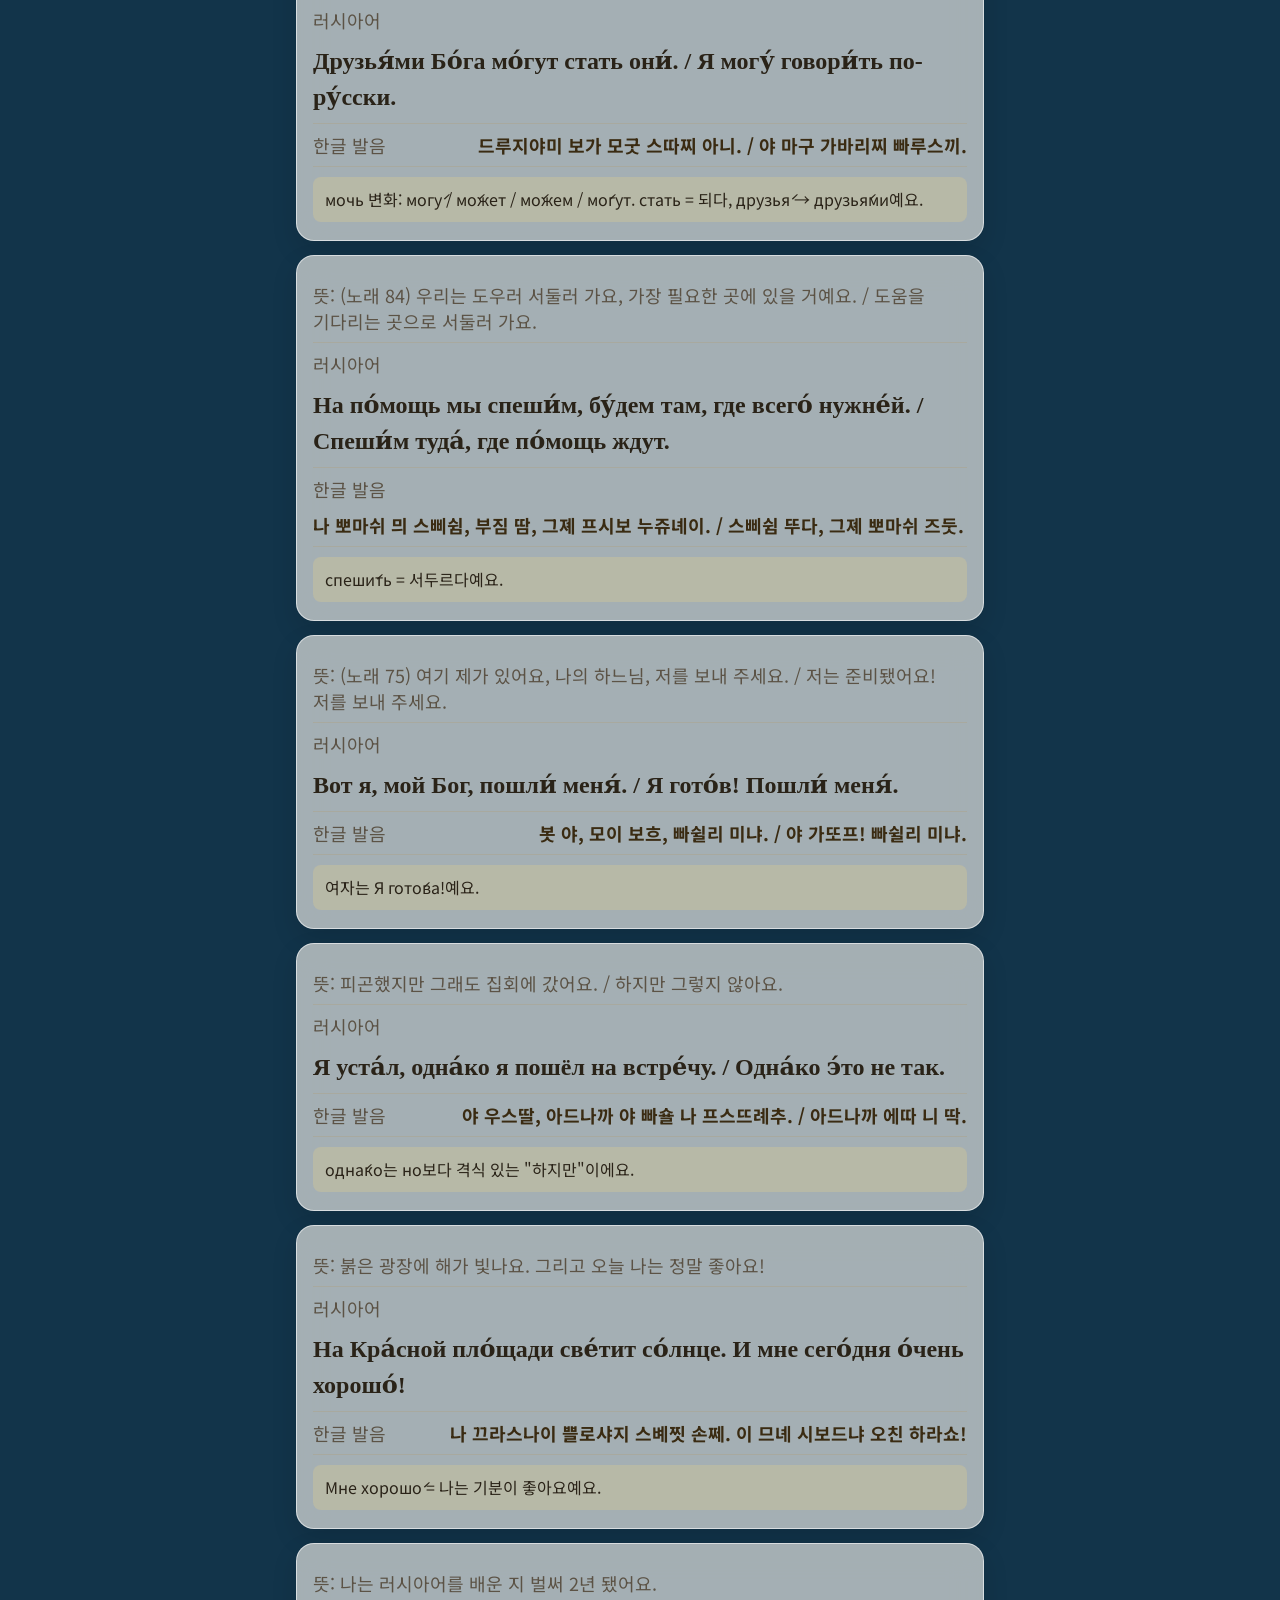
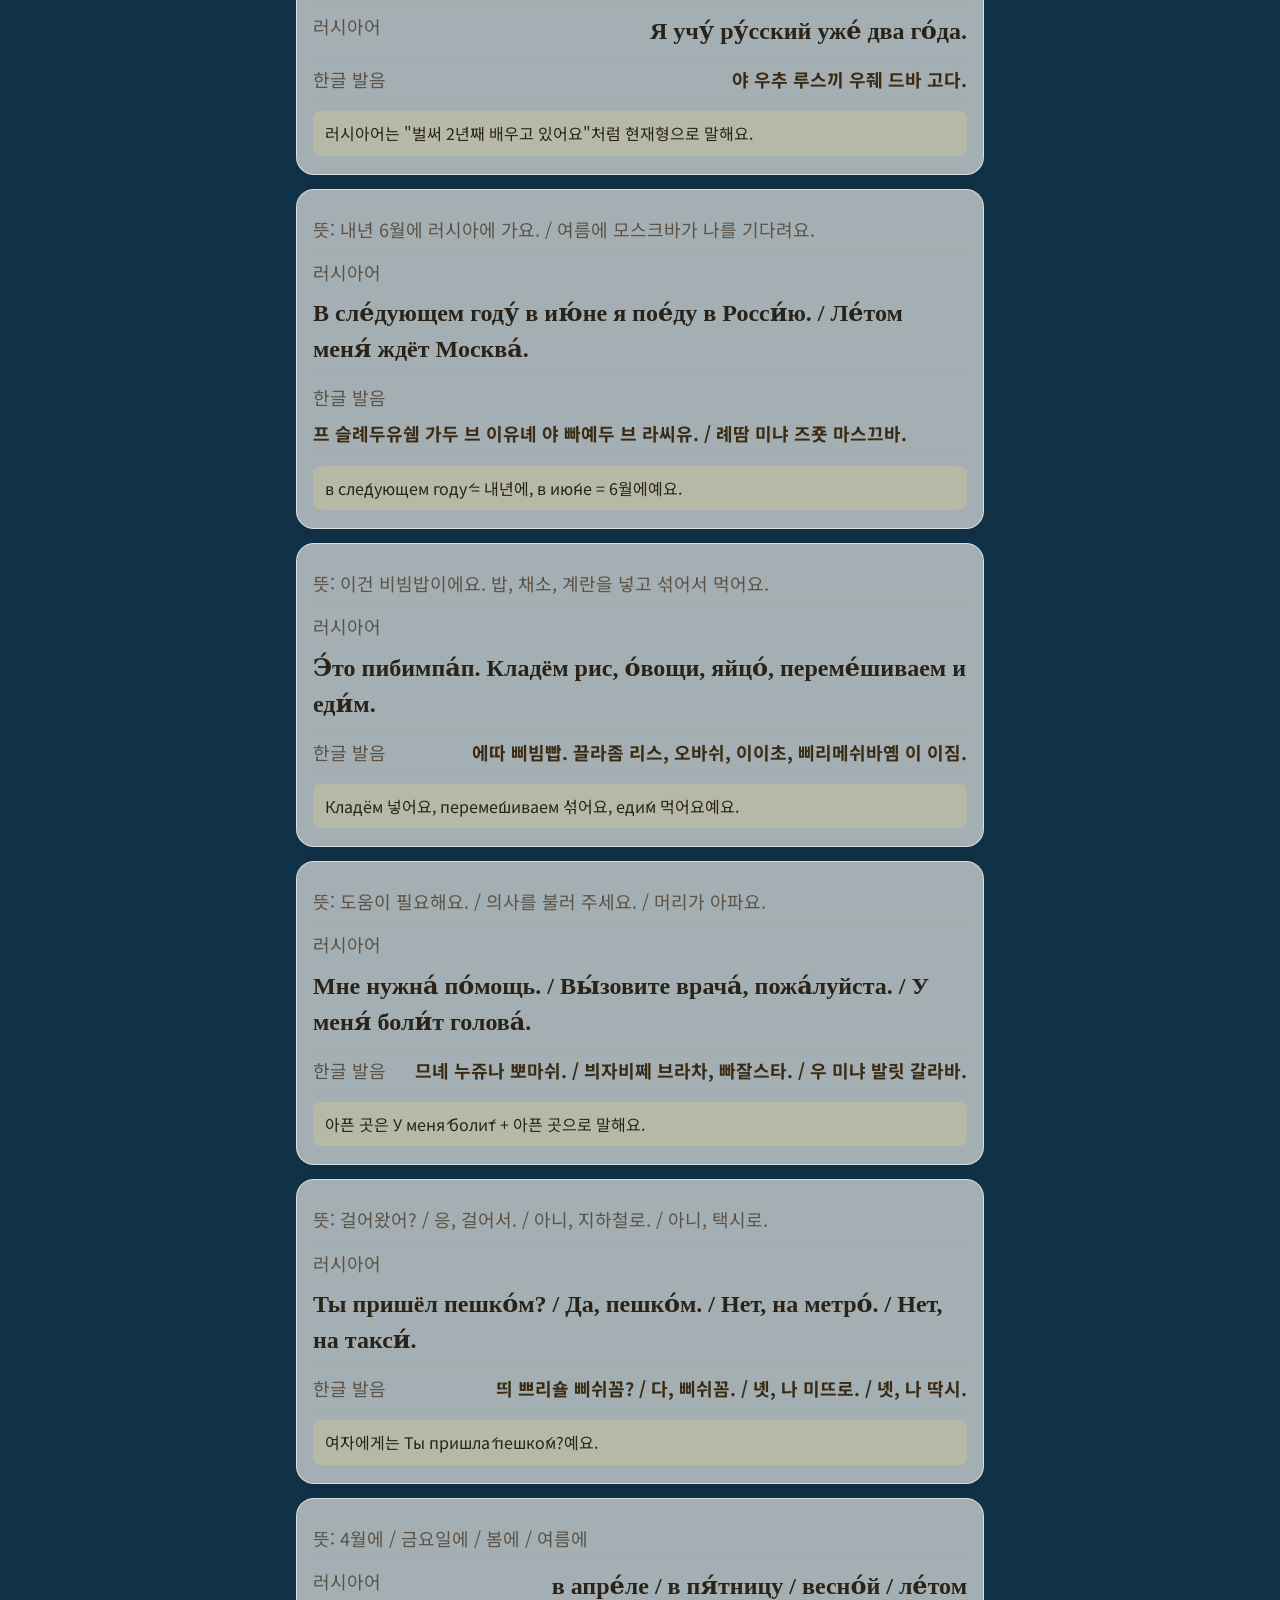
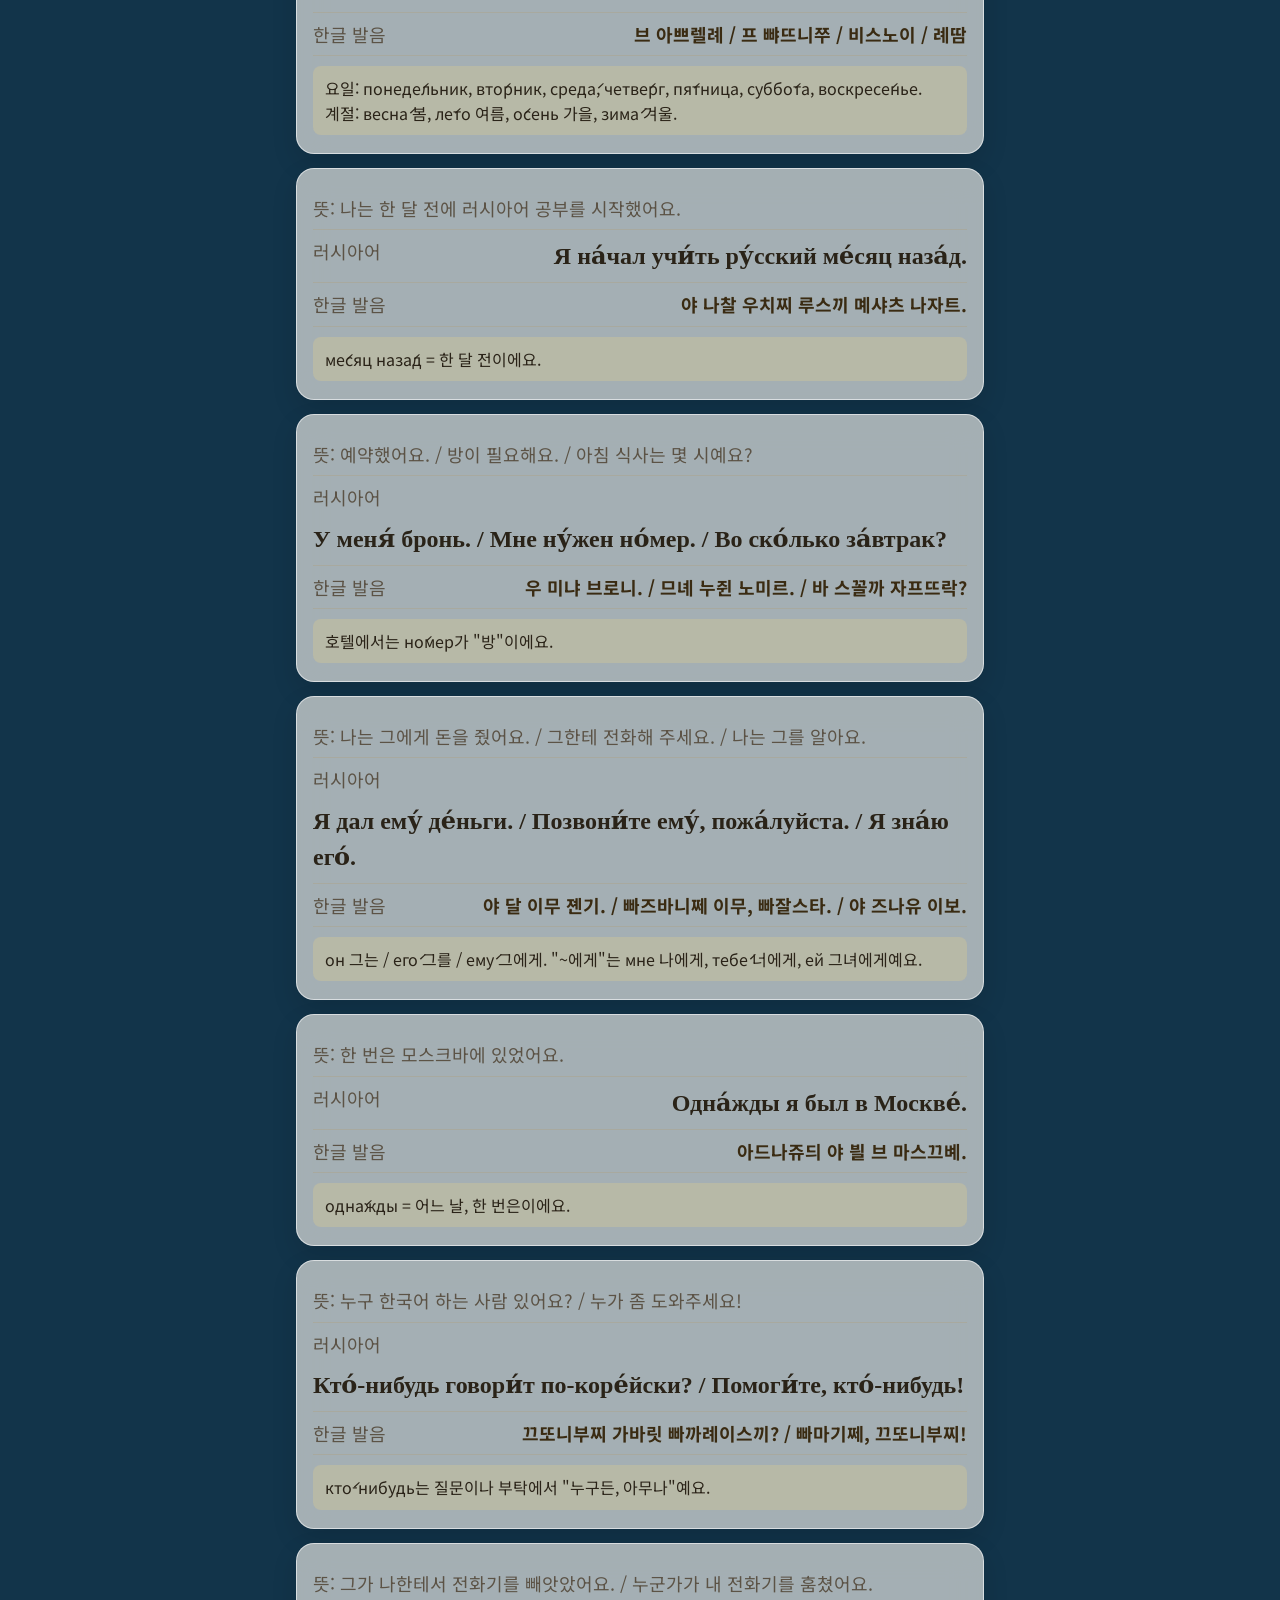
==== commit af74f8af: "Flatten 지난 공부 into a newest-first list and remove audio lectures from that page. Co-authored-by: jun" ====
--- a/past.html
+++ b/past.html
@@ -17,174 +17,809 @@
 <link href="https://fonts.googleapis.com/css2?family=Playfair+Display:ital,wght@0,500;1,400&family=Noto+Serif+KR:wght@500;600&family=Noto+Sans+KR:wght@400;500;700&family=PT+Serif:ital,wght@0,400;0,700;1,400&display=swap" rel="stylesheet">
 <link rel="stylesheet" href="styles.css">
 </head>
-<body>
+<body class="lesson past">
+<!--
+  지난 공부: 날짜·주 제목 없이, 최근에 배운 문장을 위에 두고 한 줄로 이어 붙인다.
+  새 항목은 이 목록 맨 위에 넣는다. 음성 강의(플레이어·듣기·연속 재생)는 넣지 않는다.
+  홈(index.html)은 바꾸지 않는다. README.md 참고.
+-->
 <div class="wrap">
   <a class="back" href="index.html">← 홈</a>
-  <header class="hero">
-    <div class="mono">Г</div>
-    <div class="eyebrow">Private Study</div>
-    <h1>글렙의<br>러시아어 공부</h1>
-    <div class="sub">Изучение русского языка</div>
-  </header>
-  <div class="player">
-    <button class="dot" type="button" id="pp" aria-label="재생">▶</button>
-    <div class="now"><div class="lbl">지금 강의</div><div class="ttl" id="nowTitle">2026.11.04 · 번역 연습</div></div>
-  </div>
-  <div class="modes">
-    <button id="m1" class="on" type="button">연속 듣기</button>
-    <button id="m2" type="button">한 강의 반복</button>
-    <button data-r="0.85" type="button">0.85×</button>
-    <button data-r="1" class="on" type="button">1×</button>
-    <button data-r="1.2" type="button">1.2×</button>
-  </div>
-<!--
-  새 주: 이 자리(가장 위)에 카드 하나만 추가한다. 홈(index.html)에는 넣지 않는다.
-  제목은 'N월 M째주 (M/D~M/D)'. 카드를 누르면 week/그주월요일.html로 간다.
-  날짜별 듣기·PDF·복습은 카드 안 details에 넣고 기본은 접는다. summary는 '강의 듣기 · N개'.
-  항목이 10개 미만인 주는 페이지를 만들지 않고 다음 주와 합친다. 제목은 두 주를 잇는다.
-  .play의 data-i는 AUD 순서와 같고, 버튼도 그 순서로 이어져 있어야 한다. README.md '새 주 추가 방법'.
--->
-<section class="week">
-  <article class="row week-card">
-    <a class="review" href="week/2026-11-16.html">
-      <div class="title">11월 셋째주 (11/16~11/22)</div>
-      <div class="theme">가게·식당·길·호텔·병원에서 쓰는 말, 도둑맞았을 때, 요일·월·계절, 그리고 노래 가사로 배우는 하느님께 기도하기</div>
-      <div class="keys">магази́н / рестора́н · укра́сть / отня́ть · моли́ться</div>
-    </a>
-  </article>
-</section>
-<section class="week">
-  <article class="row week-card">
-    <a class="review" href="week/2026-11-09.html">
-      <div class="title">11월 둘째주 (11/9~11/15)</div>
-      <div class="theme">싸움·경고, 취미, 기다리기·살기, 그리고 어디로 가는지 말하기</div>
-      <div class="keys">ссо́риться / дра́ться · хо́бби · ждать / жить</div>
-    </a>
-  </article>
-</section>
-<section class="week">
-  <article class="row week-card">
-    <a class="review" href="week/2026-11-02.html">
-      <div class="title">11월 첫째주 (11/2~11/8)</div>
-      <div class="theme">비교·시제와 여행 계획, 그리고 생활에서 쓰는 말</div>
-      <div class="keys">то́лько е́сли · в Росси́и / в Росси́ю · води́ть / вести́</div>
-    </a>
-    <details>
-      <summary>강의 듣기 · 3개</summary>
-      <div class="lec">
-        <a class="review" href="review/2026-11-04.html">
-          <div class="date">2026.11.04</div>
-          <div class="title">번역 연습</div>
-          <div class="keys">то́лько е́сли · мне ну́жно · ме́жду/среди́ · ви́деть/смотре́ть</div>
-        </a>
-        <div class="acts">
-          <button class="play" type="button" data-i="0">듣기</button>
-          <a class="pdf" href="lectures/lecture-2026-11-04.pdf" target="_blank" rel="noopener">PDF</a>
-        </div>
-      </div>
-      <div class="lec">
-        <a class="review" href="review/2026-11-03.html">
-          <div class="date">2026.11.03</div>
-          <div class="title">목요일 대화 준비: 번역 연습</div>
-          <div class="keys">на мо́ре · бежа́ть/идти́ · что/зато́ · 형용사 일치</div>
-        </a>
-        <div class="acts">
-          <button class="play" type="button" data-i="1">듣기</button>
-          <a class="pdf" href="lectures/lecture-2026-11-03.pdf" target="_blank" rel="noopener">PDF</a>
-        </div>
-      </div>
-      <div class="lec">
-        <a class="review" href="review/2026-11-02.html">
-          <div class="date">2026.11.02</div>
-          <div class="title">목요일 대화 준비: 번역 연습</div>
-          <div class="keys">где/куда · нет+생격 · 계획 표현</div>
-        </a>
-        <div class="acts">
-          <button class="play" type="button" data-i="2">듣기</button>
-          <a class="pdf" href="lectures/lecture-2026-11-02.pdf" target="_blank" rel="noopener">PDF</a>
-        </div>
-      </div>
-    </details>
-  </article>
-</section>
-<section class="week">
-  <article class="row week-card">
-    <a class="review" href="week/2026-10-26.html">
-      <div class="title">10월 마지막주 (10/26~11/1)</div>
-      <div class="theme">인사·자기소개와 여행에서 바로 쓰는 말</div>
-      <div class="keys">Приве́т · Меня́ зову́т · Ско́лько э́то сто́ит?</div>
-    </a>
-    <details>
-      <summary>강의 듣기 · 2개</summary>
-      <div class="lec">
-        <a class="review" href="review/2026-11-01.html">
-          <div class="date">2026.11.01</div>
-          <div class="title">내 회사 이야기 + 과거형·나라 이름</div>
-          <div class="keys">과거형 · 나라 이름</div>
-        </a>
-        <div class="acts">
-          <button class="play" type="button" data-i="3">듣기</button>
-          <a class="pdf" href="lectures/lecture-2026-11-01.pdf" target="_blank" rel="noopener">PDF</a>
-        </div>
-      </div>
-      <div class="lec">
-        <a class="review" href="review/2026-10-31.html">
-          <div class="date">2026.10.31</div>
-          <div class="title">кото́рый 문장 + 여행 표현</div>
-          <div class="keys">кото́рый · 여행 표현</div>
-        </a>
-        <div class="acts">
-          <button class="play" type="button" data-i="4">듣기</button>
-          <a class="pdf" href="lectures/lecture-2026-10-31.pdf" target="_blank" rel="noopener">PDF</a>
-        </div>
-      </div>
-    </details>
-  </article>
-</section>
-<audio id="au" preload="none"></audio>
+  <h1>지난 공부</h1>
+  <div class="bar"><button id="q" type="button">숨기고 말해보기</button></div>
+<section class="card">
+<div class="r"><span class="ko">뜻: 머리가 아파요. / 가까운 약국이 어디예요? / 감기약이 필요해요. / 병원에 가야 해요.</span></div>
+<div class="r"><span class="ko">러시아어</span><span class="ru">У меня́ боли́т голова́. / Где ближа́йшая апте́ка? / Мне ну́жно лека́рство от просту́ды. / Мне ну́жно к врачу́.</span></div>
+<div class="r"><span class="ko">한글 발음</span><span class="say">우 미냐 발릿 걸라바. / 그데 블리자이샤야 아프쩨카. / 므녜 누즈나 리카르스트바 앗 쁘라스뚜드이. / 므녜 누즈나 크 브라추.</span></div>
+<p class="pt">апте́ка = 약국, лека́рство = 약, врач = 의사, боле́ть = 아프다, ка́шлять = 기침하다. лека́рство от просту́ды = 감기약.</p>
+</section>
+<section class="card">
+<div class="r"><span class="ko">뜻: 오늘 날씨 어때요? / 오늘 너무 추워요. / 나 추워졌어요. / 우리 산책할까요?</span></div>
+<div class="r"><span class="ko">러시아어</span><span class="ru">Кака́я сего́дня пого́да? / Сего́дня о́чень хо́лодно. / Я замёрз. / Дава́й погуля́ем?</span></div>
+<div class="r"><span class="ko">한글 발음</span><span class="say">카카야 시보드냐 빠고다. / 시보드냐 오친 홀라드나. / 야 자묘르스. / 다바이 빠굴랴옘?</span></div>
+<p class="pt">пого́да = 날씨, зонт = 우산, гуля́ть = 산책하다. 여자가 말하면 замёрз → замёрзла. 그냥 «Хо́лодно!» / «Мне хо́лодно.»라고 해도 돼요.</p>
+</section>
+<section class="card">
+<div class="r"><span class="ko">뜻: 나는 놀랄 거야. / 너는 놀랄 거야. / 그녀는 놀랄 거야. / 놀라지 마! / 그녀가 알면 놀랄 거야.</span></div>
+<div class="r"><span class="ko">러시아어</span><span class="ru">Я испуга́юсь. / Ты испуга́ешься. / Она́ испуга́ется. / Не испуга́йся! / Она́ испуга́ется, е́сли узна́ет.</span></div>
+<div class="r"><span class="ko">한글 발음</span><span class="say">야 이스뿌가유스. / 띄 이스뿌가예쉬샤. / 아나 이스뿌가옛짜. / 니 이스뿌가이샤! / 아나 이스뿌가옛짜, 예슬리 우즈나옫.</span></div>
+<p class="pt">미래: испуга́юсь, испуга́ешься, испуга́ется, испуга́емся, испуга́етесь, испуга́ются.</p>
+</section>
+<section class="card">
+<div class="r"><span class="ko">뜻: 잘 놀라요. / 지금 무서워요.</span></div>
+<div class="r"><span class="ko">러시아어</span><span class="ru">Я пуга́юсь. / Я бою́сь. / Мне стра́шно.</span></div>
+<div class="r"><span class="ko">한글 발음</span><span class="say">야 뿌가유스. / 야 바유스. / 므녜 스트라슈나.</span></div>
+<p class="pt">испуга́ться는 완료라서 현재형이 없어요. 과거는 испуга́лся, 미래는 испуга́юсь. 지금 무섭다면 бою́сь나 Мне стра́шно를 써요.</p>
+</section>
+<section class="card">
+<div class="r"><span class="ko">뜻: 어렸을 때 저는 개를 무서워했어요. / 땅이 흔들렸을 때 깜짝 놀랐어요.</span></div>
+<div class="r"><span class="ko">러시아어</span><span class="ru">В де́тстве я боя́лся соба́к. / Я испуга́лся, когда́ земля́ затрясла́сь.</span></div>
+<div class="r"><span class="ko">한글 발음</span><span class="say">브 젯스트베 야 바얄샤 사박. / 야 이스뿌갈샤, 카그다 짐랴 자뜨리슬라스.</span></div>
+<p class="pt">боя́лся는 계속 무서워했다는 뜻이고, испуга́лся는 순간 깜짝 놀라 무서웠다는 뜻이에요. 여자면 боя́лась / испуга́лась.</p>
+</section>
+<section class="card">
+<div class="r"><span class="ko">뜻: 어젯밤에 지진이 났어요. 무서웠어요.</span></div>
+<div class="r"><span class="ko">러시아어</span><span class="ru">Вчера́ но́чью бы́ло землетрясе́ние. Я испуга́лся. / Мне бы́ло стра́шно.</span></div>
+<div class="r"><span class="ko">한글 발음</span><span class="say">브체라 노츄 브일라 짐리뜨리세니예. 야 이스뿌갈샤. / 므녜 브일라 스트라슈나.</span></div>
+<p class="pt">ночь → но́чью = 밤에. бою́сь는 지금 무섭다는 말, испуга́лся는 그때 무서웠다는 말이에요.</p>
+</section>
+<section class="card">
+<div class="r"><span class="ko">뜻: 땅이 흔들려요. / 땅이 흔들렸어요. / 지진이 났어요.</span></div>
+<div class="r"><span class="ko">러시아어</span><span class="ru">Земля́ трясётся. / Земля́ трясла́сь. / Бы́ло землетрясе́ние.</span></div>
+<div class="r"><span class="ko">한글 발음</span><span class="say">짐랴 뜨리됸짜. / 짐랴 뜨리슬라스. / 브일라 짐리뜨리세니예.</span></div>
+<p class="pt">землетрясе́ние = 지진. трясти́сь = 흔들리다.</p>
+</section>
+<section class="card">
+<div class="r"><span class="ko">뜻: 밥을 넣고, 야채를 넣어요. / 다 넣고 섞어요.</span></div>
+<div class="r"><span class="ko">러시아어</span><span class="ru">Кладём рис и о́вощи. / Кладём всё и переме́шиваем.</span></div>
+<div class="r"><span class="ko">한글 발음</span><span class="say">끌라죰 리스 이 오바쉬. / 끌라죰 프쇼 이 뻬리메쉬바옘.</span></div>
+<p class="pt">кладём = 넣어요 (класть). переме́шиваем = 섞어요 (переме́шивать).</p>
+</section>
+<section class="card">
+<div class="r"><span class="ko">뜻: 재료를 넣어서 섞어서 드세요. / 다 섞어서 드세요!</span></div>
+<div class="r"><span class="ko">러시아어</span><span class="ru">Положи́те ингредие́нты, перемеша́йте и ешьте. / Всё перемеша́йте и ешьте!</span></div>
+<div class="r"><span class="ko">한글 발음</span><span class="say">빨라지쩨 인그리디옌뜨이, 뻬리미샤이쩨 이 예쉬쩨. / 프쇼 뻬리미샤이쩨 이 예쉬쩨!</span></div>
+<p class="pt">положи́ть = 넣다, перемеша́ть = 섞다. 존댓말 명령형이에요.</p>
+</section>
+<section class="card">
+<div class="r"><span class="ko">뜻: 가는 길에 비싼 카페를 봤지만, 다른 데로 갔어요. / 카페에서 커피를 마셔요. / 포기 안 해, 한 번 더 해볼게!</span></div>
+<div class="r"><span class="ko">러시아어</span><span class="ru">По доро́ге я ви́дел доро́гое кафе́, но пошёл в друго́е. / Я пью ко́фе в кафе́. / Я не сдаю́сь, я попро́бую ещё раз!</span></div>
+<div class="r"><span class="ko">한글 발음</span><span class="say">빠 다로게 야 비젤 도로고예 카페, 노 빠숄 브 드루고예. / 야 삐유 코페 브 카페. / 야 니 즈다유스, 야 빠쁘로부유 이쇼 라스!</span></div>
+<p class="pt">자주 헷갈리는 말: доро́га(길) / до́рого(비싸요) / дорого́й(비싼) / друго́й(다른). ко́фе는 커피, кафе́는 카페. ви́жу는 봐요, бегу́는 뛰어요.</p>
+</section>
+<section class="card">
+<div class="r"><span class="ko">뜻: 여기 줄 길다. 다른 카페 가자!</span></div>
+<div class="r"><span class="ko">러시아어</span><span class="ru">Здесь дли́нная о́чередь. Пойдём в друго́е кафе́!</span></div>
+<div class="r"><span class="ko">한글 발음</span><span class="say">즈데스 들린나야 오체릿. 빠이다옴 브 드루고예 카페!</span></div>
+<p class="pt">о́чередь는 여성 명사라서 дли́нная / больша́я를 써요. друго́й는 다른, дорого́й는 비싼이에요. кафе́는 중성이라 в друго́е кафе́.</p>
+</section>
+<section class="card">
+<div class="r"><span class="ko">뜻: 줄 마지막이에요? / 줄 서 있어요. / 줄 길어요. / 이제 제 차례예요.</span></div>
+<div class="r"><span class="ko">러시아어</span><span class="ru">Вы после́дний? / Я стою́ в о́череди. / Тут больша́я о́чередь. / Сейча́с моя́ о́чередь.</span></div>
+<div class="r"><span class="ko">한글 발음</span><span class="say">브이 파슬레드니? / 야 스타유 브 오체리지. / 뚜뜨 발샤야 오체릿. / 시차스 마야 오체릿.</span></div>
+<p class="pt">о́чередь = 줄, 차례. больша́я о́чередь와 дли́нная о́чередь 둘 다 «줄이 길다»는 뜻으로 써요.</p>
+</section>
+<section class="card">
+<div class="r"><span class="ko">뜻: 역까지 어떻게 가요? / 다음 정류장이 어디예요? / 캐리어 맡겨도 돼요? / 아침은 몇 시예요?</span></div>
+<div class="r"><span class="ko">러시아어</span><span class="ru">Как добра́ться до вокза́ла? / Кака́я сле́дующая остано́вка? / Мо́жно оста́вить чемода́н? / Во ско́лько за́втрак?</span></div>
+<div class="r"><span class="ko">한글 발음</span><span class="say">칵 다브라짜 다 박잘라? / 카카야 슬레두슈샤야 아스타노프카? / 모즈나 아스타비찌 치마단? / 바 스콜카 자프트락?</span></div>
+<p class="pt">чемода́н = 캐리어, остано́вка = 정류장, забыва́ть = 잊다, пока́зывать = 보여 주다.</p>
+</section>
+<section class="card">
+<div class="r"><span class="ko">뜻: 잘 골랐어. 여기 진짜 맛있다!</span></div>
+<div class="r"><span class="ko">러시아어</span><span class="ru">Ты хорошо́ вы́брала. Здесь о́чень вку́сно!</span></div>
+<div class="r"><span class="ko">한글 발음</span><span class="say">띄 하라쇼 브이브랄라. 즈데스 오친 프꾸스나!</span></div>
+<p class="pt">남자가 골랐으면 вы́брал. вку́сно는 [프꾸스나]처럼 들려요.</p>
+</section>
+<section class="card">
+<div class="r"><span class="ko">뜻: 고르셨어요? / 아직 고르는 중이에요. / 고를 게 많네요! / 잘 골랐어. / 좋은 선택!</span></div>
+<div class="r"><span class="ko">러시아어</span><span class="ru">Вы уже́ вы́брали? / Я ещё выбира́ю. / У вас большо́й вы́бор! / Ты хорошо́ вы́брал(а). / Хоро́ший вы́бор!</span></div>
+<div class="r"><span class="ko">한글 발음</span><span class="say">브이 우제 브이브라리? / 야 이쇼 비비라유. / 우 바스 발쇼이 브이바르! / 띄 하라쇼 브이브랄(라). / 하로쉬 브이바르!</span></div>
+<p class="pt">выбира́ть는 고르는 중, вы́брать는 이미 고름. вы́бор = 선택.</p>
+</section>
+<section class="card">
+<div class="r"><span class="ko">뜻: 다른 재킷 주세요. / 취향이 달라요. / 뭐가 달라요?</span></div>
+<div class="r"><span class="ko">러시아어</span><span class="ru">Дай мне другу́ю ку́ртку. / У нас ра́зные вку́сы. / Чем э́то отлича́ется?</span></div>
+<div class="r"><span class="ko">한글 발음</span><span class="say">다이 므녜 드루구유 쿠르트쿠. / 우 나스 라즈늬예 프꾸스이. / 쳄 에따 아틀리차엣짜?</span></div>
+<p class="pt">друго́й = 다른 것, ра́зный = 서로 다른, отлича́ться = 다르다. дари́ть는 선물하다라서 헷갈리지 마세요.</p>
+</section>
+<section class="card">
+<div class="r"><span class="ko">뜻: 너무 비싸요! / 가는 길에 아주 비싼 재킷을 샀어요.</span></div>
+<div class="r"><span class="ko">러시아어</span><span class="ru">Э́то о́чень до́рого! / По доро́ге я купи́л о́чень дорогу́ю ку́ртку.</span></div>
+<div class="r"><span class="ko">한글 발음</span><span class="say">에따 오친 도로가! / 빠 다로게 야 꾸쁠 오친 도로구유 쿠르트쿠.</span></div>
+<p class="pt">доро́га = 길 (강세가 가운데), до́рого = 비싸요 (강세가 앞), дорого́й = 비싼/소중한.</p>
+</section>
+<section class="card">
+<div class="r"><span class="ko">뜻: 집에 가는 길에 커피를 샀어요. / 좋은 여행 되세요!</span></div>
+<div class="r"><span class="ko">러시아어</span><span class="ru">По доро́ге домо́й я купи́л ко́фе. / Счастли́вого пути́!</span></div>
+<div class="r"><span class="ko">한글 발음</span><span class="say">빠 다로게 다모이 야 꾸쁠 코페. / 샤슬리바바 뿌찌!</span></div>
+<p class="pt">доро́га는 실제 길, путь는 여정·여행 같은 길이에요.</p>
+</section>
+<section class="card">
+<div class="r"><span class="ko">뜻: 입어 봐도 돼요? / 이거 얼마예요? / 카드로 계산돼도 돼요? / 영수증 주세요.</span></div>
+<div class="r"><span class="ko">러시아어</span><span class="ru">Мо́жно приме́рить? / Ско́лько э́то сто́ит? / Мо́жно заплати́ть ка́ртой? / Да́йте, пожа́луйста, чек.</span></div>
+<div class="r"><span class="ko">한글 발음</span><span class="say">모즈나 프리메리찌? / 스콜카 에따 스토잇? / 모즈나 자플라띠찌 카르타이? / 다이쩨, 빠잘루이스따, 첵.</span></div>
+<p class="pt">биле́т = 표, доро́га = 길, купи́ть = 사다, потеря́ть = 잃어버리다, опа́здывать = 늦다.</p>
+</section>
+<section class="card">
+<div class="r"><span class="ko">뜻: 뛰면서 노래를 들어요.</span></div>
+<div class="r"><span class="ko">러시아어</span><span class="ru">Я слу́шаю пе́сни на бегу́. / Я слу́шаю пе́сню на бегу́.</span></div>
+<div class="r"><span class="ko">한글 발음</span><span class="say">야 슬루샤유 뻬스니 나 비구. / 야 슬루샤유 뻬스뉴 나 비구.</span></div>
+<p class="pt">пе́сня → пе́сню(하나, 대격) / пе́сни(여러 개). на бегу́ = 뛰면서.</p>
+</section>
+<section class="card">
+<div class="r"><span class="ko">뜻: 나는 뛰면서 커피를 마셔요. / 뛰어가요! / 지금 가요!</span></div>
+<div class="r"><span class="ko">러시아어</span><span class="ru">Я бегу́ и пью ко́фе. / Я бегу́! / Бегу́-бегу́!</span></div>
+<div class="r"><span class="ko">한글 발음</span><span class="say">야 비구 이 삐유 코페. / 야 비구! / 비구-비구!</span></div>
+<p class="pt">иду́는 걸어간다, бегу́는 뛰어간다. на бегу́는 뛰면서·급하게, на ходу́는 걸으면서.</p>
+</section>
+<section class="card">
+<div class="r"><span class="ko">뜻: 가면서 커피를 마셔요.</span></div>
+<div class="r"><span class="ko">러시아어</span><span class="ru">Я иду́ и пью ко́фе. / Я пью ко́фе на ходу́.</span></div>
+<div class="r"><span class="ko">한글 발음</span><span class="say">야 이두 이 삐유 코페. / 야 삐유 코페 나 하두.</span></div>
+<p class="pt">на ходу́ = 걸으면서, 가면서.</p>
+</section>
+<section class="card">
+<div class="r"><span class="ko">뜻: 걸으면서 먹어요. / 가는 길에 먹어요. / 가면서 먹을게!</span></div>
+<div class="r"><span class="ko">러시아어</span><span class="ru">Я иду́ и ем. / Я ем на ходу́. / Я ем по доро́ге. / Я пое́м на ходу́!</span></div>
+<div class="r"><span class="ko">한글 발음</span><span class="say">야 이두 이 옘. / 야 옘 나 하두. / 야 옘 빠 다로게. / 야 파옘 나 하두!</span></div>
+<p class="pt">на ходу́ = 걸으면서, по доро́ге = 가는 길에.</p>
+</section>
+<section class="card">
+<div class="r"><span class="ko">뜻: 우리는 해야 해. / 우리 이거 해야 해요.</span></div>
+<div class="r"><span class="ko">러시아어</span><span class="ru">Мы должны́ э́то сде́лать. / Нам на́до. / Нам ну́жно э́то сде́лать.</span></div>
+<div class="r"><span class="ko">한글 발음</span><span class="say">믜 달즈늬 에따 즈젤라찌. / 남 나다. / 남 누즈나 에따 즈젤라찌.</span></div>
+<p class="pt">мне는 나한테, нам은 우리한테예요.</p>
+</section>
+<section class="card">
+<div class="r"><span class="ko">뜻: 한국어는 존댓말이 어려워요. / 한국에는 존댓말이 있어요. / 친구들과는 반말해요.</span></div>
+<div class="r"><span class="ko">러시아어</span><span class="ru">В коре́йском языке́ тру́дная ве́жливая речь. / В Коре́е есть ве́жливая речь. / С друзья́ми я говорю́ неформа́льно.</span></div>
+<div class="r"><span class="ko">한글 발음</span><span class="say">브 카레이스캄 이지케 뜨루드나야 베즐리바야 레치. / 브 카레예 예스찌 베즐리바야 레치. / 스 드루지야미 야 가바류 니파르말나.</span></div>
+<p class="pt">존댓말 = ве́жливая речь, 반말 = неформа́льная речь. «한국어에서»는 в коре́йском языке́예요.</p>
+</section>
+<section class="card">
+<div class="r"><span class="ko">뜻: 우리 말 놓자! / 반말해도 돼요? / 우리는 존댓말 써요.</span></div>
+<div class="r"><span class="ko">러시아어</span><span class="ru">Дава́й на «ты»! / Мо́жно на «ты»? / Мы на «вы».</span></div>
+<div class="r"><span class="ko">한글 발음</span><span class="say">다바이 나 띄! / 모즈나 나 띄? / 믜 나 브이.</span></div>
+<p class="pt">반말은 на «ты», 존댓말은 на «вы». 명령형은 Попро́буй! → Попро́буйте!, Не сдава́йся! → Не сдава́йтесь!처럼 -те를 붙여요.</p>
+</section>
+<section class="card">
+<div class="r"><span class="ko">뜻: 포기 안 해! / 포기하지 마! / 해 보세요.</span></div>
+<div class="r"><span class="ko">러시아어</span><span class="ru">Я не сдаю́сь! / Не сдава́йся! / Попро́буйте!</span></div>
+<div class="r"><span class="ko">한글 발음</span><span class="say">야 니 즈다유스! / 니 즈다바이샤! / 빠쁘로부이쩨!</span></div>
+<p class="pt">сдава́ться = 포기하다. попро́буйте는 «해 보세요, 드셔 보세요»예요.</p>
+</section>
+<section class="card">
+<div class="r"><span class="ko">뜻: 이 음식 먹어 봤어? / 아직 안 먹어 봤어. / 꼭 먹어 볼게!</span></div>
+<div class="r"><span class="ko">러시아어</span><span class="ru">Ты уже́ ел э́ту еду́? / Ты про́бовал э́ту еду́? / Я ещё не про́бовал. / Я обяза́тельно попро́бую!</span></div>
+<div class="r"><span class="ko">한글 발음</span><span class="say">띄 우제 옐 에뚜 예두? / 띄 쁘로바발 에뚜 예두? / 야 이쇼 니 쁘로바발. / 야 아비쟈젤나 빠쁘로부유!</span></div>
+<p class="pt">여자는 е́ла / про́бовала예요.</p>
+</section>
+<section class="card">
+<div class="r"><span class="ko">뜻: 나 해야 할 게 좀 있어. / 너한테 할 말이 좀 있어. / 너한테 보여 줄 게 좀 있어. / 너 주려고 뭘 좀 가져왔어.</span></div>
+<div class="r"><span class="ko">러시아어</span><span class="ru">Мне на́до ко́е-что сде́лать. / Я хочу́ тебе́ ко́е-что сказа́ть. / Я хочу́ тебе́ ко́е-что показа́ть. / Я тебе́ ко́е-что принёс.</span></div>
+<div class="r"><span class="ko">한글 발음</span><span class="say">므녜 나다 꼬예쉬또 즈젤라찌. / 야 하추 찌베 꼬예쉬또 스카잣찌. / 야 하추 찌베 꼬예쉬또 빠카잣찌. / 야 찌베 꼬예쉬또 프리노스.</span></div>
+<p class="pt">ко́е-что = 뭔가, 어떤 것. 여자는 принёс → принесла́.</p>
+</section>
+<section class="card">
+<div class="r"><span class="ko">뜻: 러시아는 처음인데 다 마음에 들어요. / 어떤 명소를 추천하시겠어요? / 여기가 이렇게 깨끗해서 놀랐어요. / 여기 오는 게 오래된 꿈이었어요.</span></div>
+<div class="r"><span class="ko">러시아어</span><span class="ru">Я впервы́е в Росси́и, и всё мне о́чень нра́вится. / Каки́е достопримеча́тельности вы посове́туете посмотре́ть? / Меня́ удиви́ло, что здесь так чи́сто. / Я давно́ мечта́л сюда́ прие́хать.</span></div>
+<div class="r"><span class="ko">한글 발음</span><span class="say">야 프페르브예 브 라시이, 이 프쇼 므녜 오친 느리비짜. / 카키예 다스타프리메차젤나스티 브이 빠사베뚜이쩨 빠스마틀레찌? / 미냐 우디빌라, 쉬또 즈데스 탁 치스타. / 야 다브노 미치딸 슈다 프리예하찌.</span></div>
+<p class="pt">впервы́е = 처음으로, достопримеча́тельность = 명소, удивля́ться = 놀라다, путеше́ствовать = 여행하다.</p>
+</section>
+<section class="card">
+<div class="r"><span class="ko">뜻: 나는 하느님과 이야기해요. / 나는 하느님에 대해 생각해요. / 하느님께 감사해요.</span></div>
+<div class="r"><span class="ko">러시아어</span><span class="ru">Я говорю́ с Бо́гом. / Я ду́маю о Бо́ге. / Спаси́бо Бо́гу.</span></div>
+<div class="r"><span class="ko">한글 발음</span><span class="say">야 가바류 즈 보감. / 야 두마유 아 보계. / 스빠시바 보구.</span></div>
+<p class="pt">моли́ться 변화: молю́сь / мо́лишься / мо́лится / мо́лимся / мо́литесь / мо́лятся. 과거: моли́лся(남) / моли́лась(여) / моли́лись(복).</p>
+</section>
+<section class="card">
+<div class="r"><span class="ko">뜻: 하느님은 우리를 사랑해요. / 나는 하느님을 사랑해요. / 나는 매일 하느님께 기도해요.</span></div>
+<div class="r"><span class="ko">러시아어</span><span class="ru">Бог лю́бит нас. / Я люблю́ Бо́га. / Я молю́сь Бо́гу ка́ждый день.</span></div>
+<div class="r"><span class="ko">한글 발음</span><span class="say">보흐 류빗 나스. / 야 류블류 보가. / 야 말류스 보구 까쥐듸 졘.</span></div>
+<p class="pt">Бог 격변화: Бог / Бо́га / Бо́гу / Бо́га / Бо́гом / о Бо́ге.</p>
+</section>
+<section class="card">
+<div class="r"><span class="ko">뜻: (노래 57) 그들도 하느님의 벗이 될 수 있어요. / 나는 러시아어로 말할 수 있어요.</span></div>
+<div class="r"><span class="ko">러시아어</span><span class="ru">Друзья́ми Бо́га мо́гут стать они́. / Я могу́ говори́ть по-ру́сски.</span></div>
+<div class="r"><span class="ko">한글 발음</span><span class="say">드루지야미 보가 모굿 스따찌 아니. / 야 마구 가바리찌 빠루스끼.</span></div>
+<p class="pt">мочь 변화: могу́ / мо́жет / мо́жем / мо́гут. стать = 되다, друзья́ → друзья́ми예요.</p>
+</section>
+<section class="card">
+<div class="r"><span class="ko">뜻: (노래 84) 우리는 도우러 서둘러 가요, 가장 필요한 곳에 있을 거예요. / 도움을 기다리는 곳으로 서둘러 가요.</span></div>
+<div class="r"><span class="ko">러시아어</span><span class="ru">На по́мощь мы спеши́м, бу́дем там, где всего́ нужне́й. / Спеши́м туда́, где по́мощь ждут.</span></div>
+<div class="r"><span class="ko">한글 발음</span><span class="say">나 뽀마쉬 믜 스삐쉼, 부짐 땀, 그졔 프시보 누쥬녜이. / 스삐쉼 뚜다, 그졔 뽀마쉬 즈둣.</span></div>
+<p class="pt">спеши́ть = 서두르다예요.</p>
+</section>
+<section class="card">
+<div class="r"><span class="ko">뜻: (노래 75) 여기 제가 있어요, 나의 하느님, 저를 보내 주세요. / 저는 준비됐어요! 저를 보내 주세요.</span></div>
+<div class="r"><span class="ko">러시아어</span><span class="ru">Вот я, мой Бог, пошли́ меня́. / Я гото́в! Пошли́ меня́.</span></div>
+<div class="r"><span class="ko">한글 발음</span><span class="say">봇 야, 모이 보흐, 빠쉴리 미냐. / 야 가또프! 빠쉴리 미냐.</span></div>
+<p class="pt">여자는 Я гото́ва!예요.</p>
+</section>
+<section class="card">
+<div class="r"><span class="ko">뜻: 피곤했지만 그래도 집회에 갔어요. / 하지만 그렇지 않아요.</span></div>
+<div class="r"><span class="ko">러시아어</span><span class="ru">Я уста́л, одна́ко я пошёл на встре́чу. / Одна́ко э́то не так.</span></div>
+<div class="r"><span class="ko">한글 발음</span><span class="say">야 우스딸, 아드나까 야 빠숄 나 프스뜨례추. / 아드나까 에따 니 딱.</span></div>
+<p class="pt">одна́ко는 но보다 격식 있는 &quot;하지만&quot;이에요.</p>
+</section>
+<section class="card">
+<div class="r"><span class="ko">뜻: 붉은 광장에 해가 빛나요. 그리고 오늘 나는 정말 좋아요!</span></div>
+<div class="r"><span class="ko">러시아어</span><span class="ru">На Кра́сной пло́щади све́тит со́лнце. И мне сего́дня о́чень хорошо́!</span></div>
+<div class="r"><span class="ko">한글 발음</span><span class="say">나 끄라스나이 쁠로샤지 스볘찟 손쩨. 이 므녜 시보드냐 오친 하라쇼!</span></div>
+<p class="pt">Мне хорошо́ = 나는 기분이 좋아요예요.</p>
+</section>
+<section class="card">
+<div class="r"><span class="ko">뜻: 나는 러시아어를 배운 지 벌써 2년 됐어요.</span></div>
+<div class="r"><span class="ko">러시아어</span><span class="ru">Я учу́ ру́сский уже́ два го́да.</span></div>
+<div class="r"><span class="ko">한글 발음</span><span class="say">야 우추 루스끼 우줴 드바 고다.</span></div>
+<p class="pt">러시아어는 &quot;벌써 2년째 배우고 있어요&quot;처럼 현재형으로 말해요.</p>
+</section>
+<section class="card">
+<div class="r"><span class="ko">뜻: 내년 6월에 러시아에 가요. / 여름에 모스크바가 나를 기다려요.</span></div>
+<div class="r"><span class="ko">러시아어</span><span class="ru">В сле́дующем году́ в ию́не я пое́ду в Росси́ю. / Ле́том меня́ ждёт Москва́.</span></div>
+<div class="r"><span class="ko">한글 발음</span><span class="say">프 슬례두유쉠 가두 브 이유녜 야 빠예두 브 라씨유. / 례땀 미냐 즈죳 마스끄바.</span></div>
+<p class="pt">в сле́дующем году́ = 내년에, в ию́не = 6월에예요.</p>
+</section>
+<section class="card">
+<div class="r"><span class="ko">뜻: 이건 비빔밥이에요. 밥, 채소, 계란을 넣고 섞어서 먹어요.</span></div>
+<div class="r"><span class="ko">러시아어</span><span class="ru">Э́то пибимпа́п. Кладём рис, о́вощи, яйцо́, переме́шиваем и еди́м.</span></div>
+<div class="r"><span class="ko">한글 발음</span><span class="say">에따 삐빔빱. 끌라좀 리스, 오바쉬, 이이초, 삐리메쉬바옘 이 이짐.</span></div>
+<p class="pt">Кладём 넣어요, переме́шиваем 섞어요, еди́м 먹어요예요.</p>
+</section>
+<section class="card">
+<div class="r"><span class="ko">뜻: 도움이 필요해요. / 의사를 불러 주세요. / 머리가 아파요.</span></div>
+<div class="r"><span class="ko">러시아어</span><span class="ru">Мне нужна́ по́мощь. / Вы́зовите врача́, пожа́луйста. / У меня́ боли́т голова́.</span></div>
+<div class="r"><span class="ko">한글 발음</span><span class="say">므녜 누쥬나 뽀마쉬. / 븨자비쩨 브라차, 빠잘스타. / 우 미냐 발릿 갈라바.</span></div>
+<p class="pt">아픈 곳은 У меня́ боли́т + 아픈 곳으로 말해요.</p>
+</section>
+<section class="card">
+<div class="r"><span class="ko">뜻: 걸어왔어? / 응, 걸어서. / 아니, 지하철로. / 아니, 택시로.</span></div>
+<div class="r"><span class="ko">러시아어</span><span class="ru">Ты пришёл пешко́м? / Да, пешко́м. / Нет, на метро́. / Нет, на такси́.</span></div>
+<div class="r"><span class="ko">한글 발음</span><span class="say">띄 쁘리숄 삐쉬꼼? / 다, 삐쉬꼼. / 녯, 나 미뜨로. / 녯, 나 딱시.</span></div>
+<p class="pt">여자에게는 Ты пришла́ пешко́м?예요.</p>
+</section>
+<section class="card">
+<div class="r"><span class="ko">뜻: 4월에 / 금요일에 / 봄에 / 여름에</span></div>
+<div class="r"><span class="ko">러시아어</span><span class="ru">в апре́ле / в пя́тницу / весно́й / ле́том</span></div>
+<div class="r"><span class="ko">한글 발음</span><span class="say">브 아쁘렐례 / 프 뺘뜨니쭈 / 비스노이 / 례땀</span></div>
+<p class="pt">요일: понеде́льник, вто́рник, среда́, четве́рг, пя́тница, суббо́та, воскресе́нье. 계절: весна́ 봄, ле́то 여름, о́сень 가을, зима́ 겨울.</p>
+</section>
+<section class="card">
+<div class="r"><span class="ko">뜻: 나는 한 달 전에 러시아어 공부를 시작했어요.</span></div>
+<div class="r"><span class="ko">러시아어</span><span class="ru">Я на́чал учи́ть ру́сский ме́сяц наза́д.</span></div>
+<div class="r"><span class="ko">한글 발음</span><span class="say">야 나찰 우치찌 루스끼 몌샤츠 나자트.</span></div>
+<p class="pt">ме́сяц наза́д = 한 달 전이에요.</p>
+</section>
+<section class="card">
+<div class="r"><span class="ko">뜻: 예약했어요. / 방이 필요해요. / 아침 식사는 몇 시예요?</span></div>
+<div class="r"><span class="ko">러시아어</span><span class="ru">У меня́ бронь. / Мне ну́жен но́мер. / Во ско́лько за́втрак?</span></div>
+<div class="r"><span class="ko">한글 발음</span><span class="say">우 미냐 브로니. / 므녜 누쥔 노미르. / 바 스꼴까 자프뜨락?</span></div>
+<p class="pt">호텔에서는 но́мер가 &quot;방&quot;이에요.</p>
+</section>
+<section class="card">
+<div class="r"><span class="ko">뜻: 나는 그에게 돈을 줬어요. / 그한테 전화해 주세요. / 나는 그를 알아요.</span></div>
+<div class="r"><span class="ko">러시아어</span><span class="ru">Я дал ему́ де́ньги. / Позвони́те ему́, пожа́луйста. / Я зна́ю его́.</span></div>
+<div class="r"><span class="ko">한글 발음</span><span class="say">야 달 이무 졘기. / 빠즈바니쩨 이무, 빠잘스타. / 야 즈나유 이보.</span></div>
+<p class="pt">он 그는 / его́ 그를 / ему́ 그에게. &quot;~에게&quot;는 мне 나에게, тебе́ 너에게, ей 그녀에게예요.</p>
+</section>
+<section class="card">
+<div class="r"><span class="ko">뜻: 한 번은 모스크바에 있었어요.</span></div>
+<div class="r"><span class="ko">러시아어</span><span class="ru">Одна́жды я был в Москве́.</span></div>
+<div class="r"><span class="ko">한글 발음</span><span class="say">아드나쥬듸 야 븰 브 마스끄볘.</span></div>
+<p class="pt">одна́жды = 어느 날, 한 번은이에요.</p>
+</section>
+<section class="card">
+<div class="r"><span class="ko">뜻: 누구 한국어 하는 사람 있어요? / 누가 좀 도와주세요!</span></div>
+<div class="r"><span class="ko">러시아어</span><span class="ru">Кто́-нибудь говори́т по-коре́йски? / Помоги́те, кто́-нибудь!</span></div>
+<div class="r"><span class="ko">한글 발음</span><span class="say">끄또니부찌 가바릿 빠까례이스끼? / 빠마기쩨, 끄또니부찌!</span></div>
+<p class="pt">кто́-нибудь는 질문이나 부탁에서 &quot;누구든, 아무나&quot;예요.</p>
+</section>
+<section class="card">
+<div class="r"><span class="ko">뜻: 그가 나한테서 전화기를 빼앗았어요. / 누군가가 내 전화기를 훔쳤어요.</span></div>
+<div class="r"><span class="ko">러시아어</span><span class="ru">Он о́тнял у меня́ телефо́н. / Кто́-то укра́л мой телефо́н.</span></div>
+<div class="r"><span class="ko">한글 발음</span><span class="say">온 오뜨날 우 미냐 찔리폰. / 끄또따 우끄랄 모이 찔리폰.</span></div>
+<p class="pt">кто́-то는 &quot;(특정한) 누군가&quot;예요.</p>
+</section>
+<section class="card">
+<div class="r"><span class="ko">뜻: 전화기를 도둑맞았어요! / 가방을 빼앗겼어요.</span></div>
+<div class="r"><span class="ko">러시아어</span><span class="ru">У меня́ укра́ли телефо́н! / У меня́ отня́ли су́мку.</span></div>
+<div class="r"><span class="ko">한글 발음</span><span class="say">우 미냐 우끄랄리 찔리폰! / 우 미냐 앗냘리 숨꾸.</span></div>
+<p class="pt">укра́сть = 훔치다, отня́ть = 빼앗다예요.</p>
+</section>
+<section class="card">
+<div class="r"><span class="ko">뜻: 직진, 왼쪽, 오른쪽</span></div>
+<div class="r"><span class="ko">러시아어</span><span class="ru">Пря́мо, нале́во, напра́во</span></div>
+<div class="r"><span class="ko">한글 발음</span><span class="say">쁘랴마, 날례바, 나쁘라바</span></div>
+<p class="pt">길을 물으면 꼭 듣는 세 단어예요.</p>
+</section>
+<section class="card">
+<div class="r"><span class="ko">뜻: 지하철 어디예요? / 호텔까지 어떻게 가요?</span></div>
+<div class="r"><span class="ko">러시아어</span><span class="ru">Где метро́? / Как дое́хать до оте́ля?</span></div>
+<div class="r"><span class="ko">한글 발음</span><span class="say">그졔 미뜨로? / 깍 다예하찌 다 아뗄랴?</span></div>
+<p class="pt">до 뒤에서 оте́ль → оте́ля가 돼요.</p>
+</section>
+<section class="card">
+<div class="r"><span class="ko">뜻: 왜 그런지 모르겠지만…</span></div>
+<div class="r"><span class="ko">러시아어</span><span class="ru">Не зна́ю почему́, но...</span></div>
+<div class="r"><span class="ko">한글 발음</span><span class="say">니 즈나유 빠치무, 노...</span></div>
+<p class="pt">말을 시작할 때 자연스럽게 쓰는 말이에요.</p>
+</section>
+<section class="card">
+<div class="r"><span class="ko">뜻: 두 명 자리 주세요. / 아주 맛있어요! / 맛있게 드세요!</span></div>
+<div class="r"><span class="ko">러시아어</span><span class="ru">Стол на двои́х, пожа́луйста. / О́чень вку́сно! / Прия́тного аппети́та!</span></div>
+<div class="r"><span class="ko">한글 발음</span><span class="say">스똘 나 드바이흐, 빠잘스타. / 오친 프꾸스나! / 쁘리야뜨나바 아삐찌따!</span></div>
+<p class="pt">на двои́х = 두 사람용이에요.</p>
+</section>
+<section class="card">
+<div class="r"><span class="ko">뜻: 이거 짜증 나!</span></div>
+<div class="r"><span class="ko">러시아어</span><span class="ru">Меня́ э́то бе́сит!</span></div>
+<div class="r"><span class="ko">한글 발음</span><span class="say">미냐 에따 볘싯!</span></div>
+<p class="pt">직역하면 &quot;이게 나를 화나게 해&quot;예요.</p>
+</section>
+<section class="card">
+<div class="r"><span class="ko">뜻: 화났어. / 화나. / 너 화났어? / 화내지 마!</span></div>
+<div class="r"><span class="ko">러시아어</span><span class="ru">Я зол. / Я злюсь. / Ты зли́шься? / Не злись!</span></div>
+<div class="r"><span class="ko">한글 발음</span><span class="say">야 졸. / 야 즐류스. / 띄 즐리쉬샤? / 니 즐리스!</span></div>
+<p class="pt">зли́ться 변화: злюсь / зли́шься / зли́тся / зли́мся / зли́тесь / зля́тся.</p>
+</section>
+<section class="card">
+<div class="r"><span class="ko">뜻: 너는 돈을 벌어. / 너 돈 많이 벌어?</span></div>
+<div class="r"><span class="ko">러시아어</span><span class="ru">Ты зараба́тываешь де́ньги. / Ты мно́го зараба́тываешь?</span></div>
+<div class="r"><span class="ko">한글 발음</span><span class="say">띄 자라바띄바예쉬 졘기. / 띄 므노가 자라바띄바예쉬?</span></div>
+<p class="pt">зараба́тывать = 돈을 벌다예요.</p>
+</section>
+<section class="card">
+<div class="r"><span class="ko">뜻: 헷갈려요. / 단어가 헷갈려요. / 힘들어요.</span></div>
+<div class="r"><span class="ko">러시아어</span><span class="ru">Я запу́тался. / Я пу́таю слова́. / Мне тру́дно.</span></div>
+<div class="r"><span class="ko">한글 발음</span><span class="say">야 자뿌딸샤. / 야 뿌따유 슬라바. / 므녜 뜨루드나.</span></div>
+<p class="pt">여자는 Я запу́талась.라고 해요.</p>
+</section>
+<section class="card">
+<div class="r"><span class="ko">뜻: 아직 몰라요.</span></div>
+<div class="r"><span class="ko">러시아어</span><span class="ru">Я ещё не зна́ю.</span></div>
+<div class="r"><span class="ko">한글 발음</span><span class="say">야 이쑈 니 즈나유.</span></div>
+<p class="pt">ещё와 до сих по́р는 &quot;아직(까지)&quot;이에요.</p>
+</section>
+<section class="card">
+<div class="r"><span class="ko">뜻: 응, 마시고 싶어. / 응, 커피 원해.</span></div>
+<div class="r"><span class="ko">러시아어</span><span class="ru">Да, я хочу́ пить. / Да, я хочу́ ко́фе.</span></div>
+<div class="r"><span class="ko">한글 발음</span><span class="say">다, 야 하추 삐찌. / 다, 야 하추 꼬폐.</span></div>
+<p class="pt">хочу́ 뒤에 동사도, 물건도 바로 올 수 있어요.</p>
+</section>
+<section class="card">
+<div class="r"><span class="ko">뜻: 뭐 마시고 싶어요? / 너 커피 마시고 싶어?</span></div>
+<div class="r"><span class="ko">러시아어</span><span class="ru">Что вы хоти́те пить? / Ты хо́чешь пить ко́фе?</span></div>
+<div class="r"><span class="ko">한글 발음</span><span class="say">쉬또 븨 하찌쩨 삐찌? / 띄 호체쉬 삐찌 꼬폐?</span></div>
+<p class="pt">хоте́ть 변화: хочу́ / хо́чешь / хо́чет / хоти́м / хоти́те / хотя́т.</p>
+</section>
+<section class="card">
+<div class="r"><span class="ko">뜻: 물을 사고 싶어요. / 물 마시고 싶어요.</span></div>
+<div class="r"><span class="ko">러시아어</span><span class="ru">Я хочу́ купи́ть во́ду. / Я хочу́ пить во́ду.</span></div>
+<div class="r"><span class="ko">한글 발음</span><span class="say">야 하추 꾸삐찌 보두. / 야 하추 삐찌 보두.</span></div>
+<p class="pt">хочу́ + 동사 원형 = &quot;~하고 싶어요&quot;예요.</p>
+</section>
+<section class="card">
+<div class="r"><span class="ko">뜻: 물 주세요. / 저는 물 주세요.</span></div>
+<div class="r"><span class="ko">러시아어</span><span class="ru">Во́ду, пожа́луйста. / Мне, пожа́луйста, во́ду.</span></div>
+<div class="r"><span class="ko">한글 발음</span><span class="say">보두, 빠잘스타. / 므녜, 빠잘스타, 보두.</span></div>
+<p class="pt">вода́가 &quot;~을&quot; 자리에 오면 во́ду가 돼요.</p>
+</section>
+<section class="card">
+<div class="r"><span class="ko">뜻: 메뉴 주세요. / 계산서 주세요.</span></div>
+<div class="r"><span class="ko">러시아어</span><span class="ru">Мо́жно меню́? / Счёт, пожа́луйста.</span></div>
+<div class="r"><span class="ko">한글 발음</span><span class="say">모쥬나 미뉴? / 숏, 빠잘스타.</span></div>
+<p class="pt">식당에서 가장 많이 쓰는 두 마디예요.</p>
+</section>
+<section class="card">
+<div class="r"><span class="ko">뜻: 도와드릴까요? / 그냥 구경하는 거예요. / 이걸로 할게요.</span></div>
+<div class="r"><span class="ko">러시아어</span><span class="ru">Вам помо́чь? / Я про́сто смотрю́. / Я беру́ э́то.</span></div>
+<div class="r"><span class="ko">한글 발음</span><span class="say">밤 빠모치? / 야 쁘로스따 스마트류. / 야 비루 에따.</span></div>
+<p class="pt">가게 점원이 Вам помо́чь?라고 물으면 이렇게 대답해요. беру́는 брать(가져가다, 사다)에서 왔어요.</p>
+</section>
+<section class="card">
+<div class="r"><span class="ko">뜻: 보여 주세요. / 봉투 주세요.</span></div>
+<div class="r"><span class="ko">러시아어</span><span class="ru">Покажи́те, пожа́луйста. / Мо́жно паке́т?</span></div>
+<div class="r"><span class="ko">한글 발음</span><span class="say">빠까쥐쩨, 빠잘스타. / 모쥬나 빠꼣?</span></div>
+<p class="pt">Покажи́те는 показа́ть(보여 주다)의 부탁하는 말이에요.</p>
+</section>
+<section class="card">
+<div class="r"><span class="ko">뜻: 좀 더 싸게 돼요?</span></div>
+<div class="r"><span class="ko">러시아어</span><span class="ru">Мо́жно подеше́вле?</span></div>
+<div class="r"><span class="ko">한글 발음</span><span class="say">모쥬나 빠지셰블례?</span></div>
+<p class="pt">시장에서 값을 깎을 때 써요.</p>
+</section>
+<section class="card">
+<div class="r"><span class="ko">뜻: 이거 비싸요! / 이거 싸요.</span></div>
+<div class="r"><span class="ko">러시아어</span><span class="ru">Э́то до́рого! / Э́то дёшево.</span></div>
+<div class="r"><span class="ko">한글 발음</span><span class="say">에따 도라가! / 에따 죠쉬바.</span></div>
+<p class="pt">до́рого(비싸요)와 дёшево(싸요)는 반대말이에요.</p>
+</section>
+<section class="card">
+<div class="r"><span class="ko">뜻: 카드로 내도 돼요? / 현금으로 내도 돼요?</span></div>
+<div class="r"><span class="ko">러시아어</span><span class="ru">Мо́жно плати́ть ка́ртой? / Мо́жно плати́ть нали́чными?</span></div>
+<div class="r"><span class="ko">한글 발음</span><span class="say">모쥬나 쁠라찌찌 까르따이? / 모쥬나 쁠라찌찌 날리치늬미?</span></div>
+<p class="pt">Мо́жно + 동사 원형 = &quot;~해도 돼요?&quot;예요. ка́рта → ка́ртой는 &quot;카드로&quot;예요.</p>
+</section>
+<section class="card">
+<div class="r"><span class="ko">뜻: 이거 얼마예요? / 이거 사고 싶어요.</span></div>
+<div class="r"><span class="ko">러시아어</span><span class="ru">Ско́лько э́то сто́ит? / Я хочу́ э́то купи́ть.</span></div>
+<div class="r"><span class="ko">한글 발음</span><span class="say">스꼴까 에따 스또잇? / 야 하추 에따 꾸삐찌.</span></div>
+<p class="pt">сто́ить는 &quot;값이 ~이다&quot;, купи́ть는 &quot;사다&quot;예요.</p>
+</section>
+<section class="card">
+<div class="r"><span class="ko">뜻: 자~, 그럼, 음… / 그래서, 뭐요? / 자, 가자!</span></div>
+<div class="r"><span class="ko">러시아어</span><span class="ru">Ну / Ну, что? / Ну, пойдём!</span></div>
+<div class="r"><span class="ko">한글 발음</span><span class="say">누 / 누, 쉬또? / 누, 빠이좀!</span></div>
+<p class="pt">Ну는 말 앞에 붙여 분위기를 이어 주는 말이에요.</p>
+</section>
+<section class="card">
+<div class="r"><span class="ko">뜻: 저는 형(남자 형제)한테 가요. / 엄마한테</span></div>
+<div class="r"><span class="ko">러시아어</span><span class="ru">Я иду́ к бра́ту. / к ма́ме</span></div>
+<div class="r"><span class="ko">한글 발음</span><span class="say">야 이두 그 브라뚜. / 끄 마몌</span></div>
+<p class="pt">к 뒤에서 брат → бра́ту, ма́ма → ма́ме가 돼요.</p>
+</section>
+<section class="card">
+<div class="r"><span class="ko">뜻: 친구한테 가요. / 의사한테 가요.</span></div>
+<div class="r"><span class="ko">러시아어</span><span class="ru">Я иду́ к дру́гу. / Я иду́ к врачу́.</span></div>
+<div class="r"><span class="ko">한글 발음</span><span class="say">야 이두 그 드루구. / 야 이두 끄 브라추.</span></div>
+<p class="pt">사람한테 갈 때는 к(~한테, ~쪽으로)를 써요. к 뒤에서 друг → дру́гу, врач → врачу́가 돼요.</p>
+</section>
+<section class="card">
+<div class="r"><span class="ko">뜻: 가게에 가요. / 저는 호텔에 가요.</span></div>
+<div class="r"><span class="ko">러시아어</span><span class="ru">Я иду́ в магази́н. / Я иду́ в оте́ль.</span></div>
+<div class="r"><span class="ko">한글 발음</span><span class="say">야 이두 브 마가진. / 야 이두 브 아뗄.</span></div>
+<p class="pt">장소로 갈 때는 в(~에, ~안으로)를 써요.</p>
+</section>
+<section class="card">
+<div class="r"><span class="ko">뜻: AI한테서 오는 결과를 기다려요.</span></div>
+<div class="r"><span class="ko">러시아어</span><span class="ru">Я жду результа́т от ИИ.</span></div>
+<div class="r"><span class="ko">한글 발음</span><span class="say">야 쥬두 리줄따트 앗 이이</span></div>
+<p class="pt">от = ~한테서, ИИ = AI예요.</p>
+</section>
+<section class="card">
+<div class="r"><span class="ko">뜻: 어디 사세요?</span></div>
+<div class="r"><span class="ko">러시아어</span><span class="ru">Где вы живёте?</span></div>
+<div class="r"><span class="ko">한글 발음</span><span class="say">그졔 븨 쥐뵤쩨?</span></div>
+<p class="pt">친구에게는 Где ты живёшь?로 물어요.</p>
+</section>
+<section class="card">
+<div class="r"><span class="ko">뜻: 저는 살아요. / 저는 한국에 살아요. / 저는 서울에 살아요.</span></div>
+<div class="r"><span class="ko">러시아어</span><span class="ru">Я живу́. / Я живу́ в Коре́е. / Я живу́ в Сеу́ле.</span></div>
+<div class="r"><span class="ko">한글 발음</span><span class="say">야 쥐부. / 야 쥐부 프 까레예. / 야 쥐부 프 씨울례.</span></div>
+<p class="pt">원형은 жить(살다)예요. 사는 곳은 в 뒤에 써요.</p>
+</section>
+<section class="card">
+<div class="r"><span class="ko">뜻: 잠깐만 기다려 주세요! / 기다려!</span></div>
+<div class="r"><span class="ko">러시아어</span><span class="ru">Подожди́те, пожа́луйста! / Подожди́!</span></div>
+<div class="r"><span class="ko">한글 발음</span><span class="say">빠다쥐쩨, 빠잘스타! / 빠다쥐!</span></div>
+<p class="pt">존댓말은 Подожди́те, 친구에게는 Подожди́예요.</p>
+</section>
+<section class="card">
+<div class="r"><span class="ko">뜻: 저는 기다려요. / 택시 기다려요.</span></div>
+<div class="r"><span class="ko">러시아어</span><span class="ru">Я жду. / Я жду такси́.</span></div>
+<div class="r"><span class="ko">한글 발음</span><span class="say">야 쥬두. / 야 쥬두 딱시.</span></div>
+<p class="pt">원형은 ждать(기다리다)예요.</p>
+</section>
+<section class="card">
+<div class="r"><span class="ko">뜻: 그거 틀렸어.</span></div>
+<div class="r"><span class="ko">러시아어</span><span class="ru">Э́то непра́вильно.</span></div>
+<div class="r"><span class="ko">한글 발음</span><span class="say">에따 니프라빌나</span></div>
+<p class="pt">맞으면 Э́то пра́вильно.예요.</p>
+</section>
+<section class="card">
+<div class="r"><span class="ko">뜻: 니가 한 말은 틀렸어. 다른 단어를 써야 해.</span></div>
+<div class="r"><span class="ko">러시아어</span><span class="ru">Ты сказа́ла непра́вильно. На́до испо́льзовать друго́е сло́во.</span></div>
+<div class="r"><span class="ko">한글 발음</span><span class="say">띄 스까잘라 니프라빌나. 나다 이스뽈자바찌 드루고예 슬로바.</span></div>
+<p class="pt">여자에게는 сказа́ла, 남자에게는 сказа́л예요. На́до + 동사 원형 = &quot;~해야 해&quot;예요.</p>
+</section>
+<section class="card">
+<div class="r"><span class="ko">뜻: 어떤 영화 좋아해요?</span></div>
+<div class="r"><span class="ko">러시아어</span><span class="ru">Како́й фильм вы лю́бите?</span></div>
+<div class="r"><span class="ko">한글 발음</span><span class="say">까꼬이 필름 븨 류비쩨?</span></div>
+<p class="pt">фильм은 남성이라 како́й예요.</p>
+</section>
+<section class="card">
+<div class="r"><span class="ko">뜻: 저는 영화 보는 걸 좋아해요.</span></div>
+<div class="r"><span class="ko">러시아어</span><span class="ru">Я люблю́ смотре́ть кино́.</span></div>
+<div class="r"><span class="ko">한글 발음</span><span class="say">야 류블류 스마트레찌 끼노</span></div>
+<p class="pt">люблю́ 뒤에 동사 원형을 붙이면 &quot;~하는 걸 좋아해요&quot;예요.</p>
+</section>
+<section class="card">
+<div class="r"><span class="ko">뜻: 나의 취미는 영화 보기예요.</span></div>
+<div class="r"><span class="ko">러시아어</span><span class="ru">Моё хо́бби — смотре́ть фи́льмы. / Моё увлече́ние — кино́.</span></div>
+<div class="r"><span class="ko">한글 발음</span><span class="say">마요 호비 — 스마트레찌 필믜. / 마요 우블리체니예 — 끼노.</span></div>
+<p class="pt">хо́бби와 увлече́ние 둘 다 &quot;취미&quot;예요. 둘 다 중성이라 моё를 써요.</p>
+</section>
+<section class="card">
+<div class="r"><span class="ko">뜻: 주의!</span></div>
+<div class="r"><span class="ko">러시아어</span><span class="ru">Внима́ние!</span></div>
+<div class="r"><span class="ko">한글 발음</span><span class="say">브니마니예!</span></div>
+<p class="pt">주의 표지판에 자주 써 있어요.</p>
+</section>
+<section class="card">
+<div class="r"><span class="ko">뜻: 내가 너한테 미리 말했잖아.</span></div>
+<div class="r"><span class="ko">러시아어</span><span class="ru">Я тебя́ предупреди́л. / Я тебя́ предупреди́ла.</span></div>
+<div class="r"><span class="ko">한글 발음</span><span class="say">야 찌뱌 쁘리두쁘리질. / 야 찌뱌 쁘리두쁘리질라.</span></div>
+<p class="pt">동사 원형은 предупреди́ть예요. 남자 화자는 предупреди́л, 여자 화자는 предупреди́ла예요.</p>
+</section>
+<section class="card">
+<div class="r"><span class="ko">뜻: 이건 경고예요!</span></div>
+<div class="r"><span class="ko">러시아어</span><span class="ru">Э́то предупрежде́ние!</span></div>
+<div class="r"><span class="ko">한글 발음</span><span class="say">에따 쁘리두쁘리쥐제니예!</span></div>
+<p class="pt">предупрежде́ние는 &quot;경고&quot;예요.</p>
+</section>
+<section class="card">
+<div class="r"><span class="ko">뜻: дра́ться(주먹으로 싸우다) 인칭 변화</span></div>
+<div class="r"><span class="ko">러시아어</span><span class="ru">я деру́сь / ты дерёшься / он дерётся / мы дерёмся / вы дерётесь / они́ деру́тся</span></div>
+<div class="r"><span class="ko">한글 발음</span><span class="say">야 지루스 / 띄 지료쉬샤 / 온 지료짜 / 믜 지렴샤 / 븨 지료쩨스 / 아니 지루짜</span></div>
+<p class="pt">과거는 дра́лся, драла́сь, дра́лись예요. 여기도 -ся/-сь가 항상 붙어요.</p>
+</section>
+<section class="card">
+<div class="r"><span class="ko">뜻: ссо́риться(말다툼하다) 인칭 변화</span></div>
+<div class="r"><span class="ko">러시아어</span><span class="ru">я ссо́рюсь / ты ссо́ришься / он ссо́рится / мы ссо́римся / вы ссо́ритесь / они́ ссо́рятся</span></div>
+<div class="r"><span class="ko">한글 발음</span><span class="say">야 쏘류스 / 띄 쏘리쉬샤 / 온 쏘리짜 / 믜 쏘림샤 / 븨 쏘리쩨스 / 아니 쏘랴짜</span></div>
+<p class="pt">과거는 남자 ссо́рился, 여자 ссо́рилась, 여럿 ссо́рились예요. 먼저 я, ты, мы만 외워도 충분해요.</p>
+</section>
+<section class="card">
+<div class="r"><span class="ko">뜻: 너희는 자주 싸워? / 너 자주 싸워?</span></div>
+<div class="r"><span class="ko">러시아어</span><span class="ru">Вы ча́сто ссо́ритесь? / Ты ча́сто ссо́ришься?</span></div>
+<div class="r"><span class="ko">한글 발음</span><span class="say">븨 차스타 쏘리쩨스? / 띄 차스타 쏘리쉬샤?</span></div>
+<p class="pt">여러 명이나 존댓말은 Вы, 친구 한 명은 Ты예요. ча́сто는 &quot;자주&quot;예요.</p>
+</section>
+<section class="card">
+<div class="r"><span class="ko">뜻: 저 사람들 (주먹으로) 싸우고 있어요.</span></div>
+<div class="r"><span class="ko">러시아어</span><span class="ru">Они́ деру́тся.</span></div>
+<div class="r"><span class="ko">한글 발음</span><span class="say">아니 지루짜</span></div>
+<p class="pt">주먹으로 싸우는 것은 дра́ться예요. 말다툼(ссо́риться)과 구별해요.</p>
+</section>
+<section class="card">
+<div class="r"><span class="ko">뜻: 우리 싸웠어요. / 싸우지 마세요!</span></div>
+<div class="r"><span class="ko">러시아어</span><span class="ru">Мы поссо́рились. / Не ссо́рьтесь!</span></div>
+<div class="r"><span class="ko">한글 발음</span><span class="say">믜 빠쏘릴리스. / 니 쏘리쩨스!</span></div>
+<p class="pt">말다툼은 ссо́риться예요. 끝의 -сь/-ся는 모양이 바뀌어도 따라다녀요.</p>
+</section>
+<section class="card">
+<div class="r"><span class="ko">뜻: 나 아파요.</span></div>
+<div class="r"><span class="ko">러시아어</span><span class="ru">Я боле́ю.</span></div>
+<div class="r"><span class="ko">한글 발음</span><span class="say">야 발례유.</span></div>
+<div class="r"><span class="ko">뜻: 머리가 아파요.</span></div>
+<div class="r"><span class="ko">러시아어</span><span class="ru">У меня́ боли́т голова́.</span></div>
+<div class="r"><span class="ko">한글 발음</span><span class="say">우 미냐 발릿 갈라바.</span></div>
+<p class="pt">어디가 아픈지는 У меня́ боли́т… 뒤에 부위를 넣어요. 배는 живо́т(쥐봇).</p>
+</section>
+<section class="card">
+<div class="r"><span class="ko">뜻: 배고파 죽겠어요!</span></div>
+<div class="r"><span class="ko">러시아어</span><span class="ru">Я умира́ю от го́лода!</span></div>
+<div class="r"><span class="ko">한글 발음</span><span class="say">야 우미라유 앗 골라다!</span></div>
+<p class="pt">원형 умере́ть는 &quot;죽다&quot;. 농담으로 많이 써요.</p>
+</section>
+<section class="card">
+<div class="r"><span class="ko">뜻: 당신의 옷이 아름다워요.</span></div>
+<div class="r"><span class="ko">러시아어</span><span class="ru">У вас краси́вая оде́жда.</span></div>
+<div class="r"><span class="ko">한글 발음</span><span class="say">우 바스 끄라씨바야 아졔쥐다</span></div>
+<p class="pt">у вас는 존댓말, 친구에게는 у тебя́. 더 자연스러운 칭찬은 Вам о́чень идёт! (밤 오친 이죳!) = 정말 잘 어울려요!</p>
+</section>
+<section class="card">
+<div class="r"><span class="ko">뜻: 가장 중요한 건 건강이에요.</span></div>
+<div class="r"><span class="ko">러시아어</span><span class="ru">Са́мое гла́вное — здоро́вье.</span></div>
+<div class="r"><span class="ko">한글 발음</span><span class="say">싸마예 글라브나예, 즈다로비예</span></div>
+<p class="pt">са́мое гла́вное는 &quot;가장 중요한 건&quot;.</p>
+</section>
+<section class="card">
+<div class="r"><span class="ko">뜻: 무엇보다도 고마워요!</span></div>
+<div class="r"><span class="ko">러시아어</span><span class="ru">Пре́жде всего́, спаси́бо!</span></div>
+<div class="r"><span class="ko">한글 발음</span><span class="say">쁘례쥐졔 프시보, 스빠씨바!</span></div>
+<p class="pt">пре́жде всего́는 &quot;무엇보다도&quot;.</p>
+</section>
+<section class="card">
+<div class="r"><span class="ko">뜻: 나는 매일 커피를 마셔요.</span></div>
+<div class="r"><span class="ko">러시아어</span><span class="ru">Я пью ко́фе ка́ждый день.</span></div>
+<div class="r"><span class="ko">한글 발음</span><span class="say">야 삐유 꼬페 까쥐듸 졘</span></div>
+<p class="pt">ка́ждый день은 &quot;매일&quot;.</p>
+</section>
+<section class="card">
+<div class="r"><span class="ko">뜻: 모스크바보다 더 좋은 게 있을까요?</span></div>
+<div class="r"><span class="ko">러시아어</span><span class="ru">Что мо́жет быть лу́чше, чем Москва́?</span></div>
+<div class="r"><span class="ko">한글 발음</span><span class="say">쉬또 모젯 븨찌 루치셰, 쳄 마스크바?</span></div>
+<p class="pt">끝을 올려서 질문으로 말해요. 서울은 Сеу́л.</p>
+</section>
+<section class="card">
+<div class="r"><span class="ko">뜻: 아는 것보다 더 좋은 게 뭐가 있을까요?</span></div>
+<div class="r"><span class="ko">러시아어</span><span class="ru">Что мо́жет быть лу́чше, чем знать?</span></div>
+<div class="r"><span class="ko">한글 발음</span><span class="say">쉬또 모젯 븨찌 루치셰, 쳄 즈나찌?</span></div>
+<p class="pt">лу́чше는 хорошо́의 비교형 &quot;더 좋은&quot;, чем은 &quot;~보다&quot;.</p>
+</section>
+<section class="card">
+<div class="r"><span class="ko">뜻: 그의 수많은 작품들을 연구하면서</span></div>
+<div class="r"><span class="ko">러시아어</span><span class="ru">исследу́я его́ многочи́сленные творе́ния</span></div>
+<div class="r"><span class="ko">한글 발음</span><span class="say">이슬례두야 이보 므나가치슬롄늬예 뜨바례니야</span></div>
+<p class="pt">его́의 г는 &quot;브&quot;로 읽어요. 책이나 박물관 설명에 나오는 말이에요.</p>
+</section>
+<section class="card">
+<div class="r"><span class="ko">뜻: 나 가야 해요.</span></div>
+<div class="r"><span class="ko">러시아어</span><span class="ru">Мне ну́жно идти́.</span></div>
+<div class="r"><span class="ko">한글 발음</span><span class="say">므녜 누쥬나 이찌.</span></div>
+<div class="r"><span class="ko">뜻: 택시가 필요해요.</span></div>
+<div class="r"><span class="ko">러시아어</span><span class="ru">Мне ну́жно такси́.</span></div>
+<div class="r"><span class="ko">한글 발음</span><span class="say">므녜 누쥬나 딱씨.</span></div>
+<p class="pt">Мне ну́жно 뒤에 동사 원형(해야 해요)이나 명사(필요해요).</p>
+</section>
+<section class="card">
+<div class="r"><span class="ko">뜻: 나도 왜 그런지는 모르겠지만…</span></div>
+<div class="r"><span class="ko">러시아어</span><span class="ru">Я сам не зна́ю почему́, но…</span></div>
+<div class="r"><span class="ko">한글 발음</span><span class="say">야 쌈 니 즈나유 빠치무, 노…</span></div>
+<p class="pt">сам은 &quot;나도, 나 스스로&quot;, почему́는 &quot;왜&quot;, но는 &quot;하지만&quot;.</p>
+</section>
+<section class="card">
+<div class="r"><span class="ko">뜻: 나 지금 운전 중이에요.</span></div>
+<div class="r"><span class="ko">러시아어</span><span class="ru">Я веду́ маши́ну.</span></div>
+<div class="r"><span class="ko">한글 발음</span><span class="say">야 비두 마쉬누</span></div>
+<p class="pt">지금 운전하는 중일 때는 вести́. 나는 веду́.</p>
+</section>
+<section class="card">
+<div class="r"><span class="ko">뜻: 너 운전해?</span></div>
+<div class="r"><span class="ko">러시아어</span><span class="ru">Ты во́дишь маши́ну?</span></div>
+<div class="r"><span class="ko">한글 발음</span><span class="say">띄 보지쉬 마쉬누?</span></div>
+<p class="pt">습관처럼 운전하는 것은 води́ть. &quot;나는 차를 운전해요&quot;는 Я вожу́ маши́ну. (야 바쥬 마쉬누).</p>
+</section>
+<section class="card">
+<div class="r"><span class="ko">뜻: 내 발음이 맞아요?</span></div>
+<div class="r"><span class="ko">러시아어</span><span class="ru">Моё произноше́ние пра́вильно?</span></div>
+<div class="r"><span class="ko">한글 발음</span><span class="say">마요 쁘라이즈나쉐니예 쁘라빌나?</span></div>
+<p class="pt">произноше́ние는 &quot;발음&quot;, пра́вильно는 &quot;맞아, 올바르게&quot;.</p>
+</section>
+<section class="card">
+<div class="r"><span class="ko">뜻: 내가 너한테 방금 물어본 거야.</span></div>
+<div class="r"><span class="ko">러시아어</span><span class="ru">Я про́сто спроси́л тебя́.</span></div>
+<div class="r"><span class="ko">한글 발음</span><span class="say">야 쁘로스따 스쁘라실 찌뱌</span></div>
+<p class="pt">спроси́ть는 тебя́를 받아요(тебе́ 아님). 여자 화자면 спроси́ла.</p>
+</section>
+<section class="card">
+<div class="r"><span class="ko">뜻: 아니, 나는 러시아에 가 본 적 없어. 그런데 러시아에 갈 계획이야.</span></div>
+<div class="r"><span class="ko">러시아어</span><span class="ru">Нет, я не был в Росси́и. Но я плани́рую пое́хать в Росси́ю.</span></div>
+<div class="r"><span class="ko">한글 발음</span><span class="say">녯, 야 니 빌 브 라시이. 노 야 플라니루유 빠예하찌 브 라시유</span></div>
+<p class="pt">위치는 в Росси́и, 방향은 в Росси́ю. 남자는 был, 여자는 была́. 다음 해는 в сле́дующем году́, 지난해는 про́шлый год예요.</p>
+</section>
+<section class="card">
+<div class="r"><span class="ko">뜻: &quot;между&quot;랑 &quot;среди&quot;는 무슨 차이야?</span></div>
+<div class="r"><span class="ko">러시아어</span><span class="ru">Кака́я ра́зница ме́жду слова́ми «ме́жду» и «среди́»?</span></div>
+<div class="r"><span class="ko">한글 발음</span><span class="say">까까야 라즈니짜 메즈두 슬라바미 «메즈두» 이 «스리지»?</span></div>
+<p class="pt">ме́жду는 둘 사이, среди́는 여럿 가운데예요.</p>
+</section>
+<section class="card">
+<div class="r"><span class="ko">뜻: &quot;видеть&quot;랑 &quot;смотреть&quot;는 무슨 차이야?</span></div>
+<div class="r"><span class="ko">러시아어</span><span class="ru">Кака́я ра́зница ме́жду слова́ми «ви́деть» и «смотре́ть»?</span></div>
+<div class="r"><span class="ko">한글 발음</span><span class="say">까까야 라즈니짜 메즈두 슬라바미 «비졔찌» 이 «스마뜨례찌»?</span></div>
+<p class="pt">ви́деть는 눈에 들어오는 &quot;보다/보이다&quot;, смотре́ть는 일부러 바라보는 거예요.</p>
+</section>
+<section class="card">
+<div class="r"><span class="ko">뜻: 나는 포기 안 해!</span></div>
+<div class="r"><span class="ko">러시아어</span><span class="ru">Я не сдаю́сь!</span></div>
+<div class="r"><span class="ko">한글 발음</span><span class="say">야 니 즈다유스!</span></div>
+<p class="pt">원형은 сдава́ться예요. 끝의 -ся는 모양이 바뀌어도 따라다녀요.</p>
+</section>
+<section class="card">
+<div class="r"><span class="ko">뜻: 이 음식 먹어 봤어?</span></div>
+<div class="r"><span class="ko">러시아어</span><span class="ru">Ты ел э́ту еду́?</span></div>
+<div class="r"><span class="ko">한글 발음</span><span class="say">띄 옐 에뚜 예두?</span></div>
+<p class="pt">경험을 물을 때 과거형을 써요. 여자에게는 Ты е́ла э́ту еду́?예요.</p>
+</section>
+<section class="card">
+<div class="r"><span class="ko">뜻: 나 해야 할 게 좀 있어.</span></div>
+<div class="r"><span class="ko">러시아어</span><span class="ru">Мне ну́жно ко́е-что сде́лать.</span></div>
+<div class="r"><span class="ko">한글 발음</span><span class="say">므녜 누쥬나 꼬예쉬또 즈젤라찌</span></div>
+<p class="pt">Мне ну́жно 뒤에는 동사 원형이나 물건이 와요. ко́е-что는 &quot;뭔가 좀&quot;이고, что-то는 &quot;뭔지 모를 것&quot;에 더 가까워요.</p>
+</section>
+<section class="card">
+<div class="r"><span class="ko">뜻: 그 일을 해야만 러시아에 갈 수 있어.</span></div>
+<div class="r"><span class="ko">러시아어</span><span class="ru">Я смогу́ пое́хать в Росси́ю, то́лько е́сли сде́лаю э́то.</span></div>
+<div class="r"><span class="ko">한글 발음</span><span class="say">야 스마구 빠예하찌 브 라시유, 똘까 예슬리 즈젤라유 에따</span></div>
+<p class="pt">то́лько е́сли는 &quot;~해야만&quot;이에요. &quot;러시아로 가다&quot;는 в Росси́ю, 이미 와 있으면 в Росси́и예요.</p>
+</section>
+<section class="card">
+<div class="r"><span class="ko">뜻: 텔레비전에서 봤어요.</span></div>
+<div class="r"><span class="ko">러시아어</span><span class="ru">Я ви́дел по телеви́зору.</span></div>
+<div class="r"><span class="ko">한글 발음</span><span class="say">야 비젤 빠 찔리비저루</span></div>
+<p class="pt">ви́дел은 &quot;봤어요&quot;(남자), 여자면 ви́дела. встре́тил은 &quot;만났어요&quot;라서 방송으로 본 것에는 쓰지 않아요.</p>
+</section>
+<section class="card">
+<div class="r"><span class="ko">뜻: 그래서 나는 모스크바가 서울보다 더 춥다고 생각해요.</span></div>
+<div class="r"><span class="ko">러시아어</span><span class="ru">Поэ́тому я ду́маю, Москва́ холо́днее, чем Сеу́л.</span></div>
+<div class="r"><span class="ko">한글 발음</span><span class="say">빠에따무 야 두마유, 마스크바 할라드녜예, 쳄 세울</span></div>
+<p class="pt">холо́днее는 &quot;더 추운&quot;이에요. Поэ́тому는 &quot;그래서&quot;예요.</p>
+</section>
+<section class="card">
+<div class="r"><span class="ko">뜻: 내 생각엔 모스크바가 서울보다 더 커요.</span></div>
+<div class="r"><span class="ko">러시아어</span><span class="ru">По-мо́ему, Москва́ бо́льше, чем Сеу́л.</span></div>
+<div class="r"><span class="ko">한글 발음</span><span class="say">빠모이무, 마스크바 볼셰, 쳄 세울</span></div>
+<p class="pt">По-мо́ему는 &quot;내 생각엔&quot;이에요.</p>
+</section>
+<section class="card">
+<div class="r"><span class="ko">뜻: 러시아가 한국보다 더 커요.</span></div>
+<div class="r"><span class="ko">러시아어</span><span class="ru">Росси́я бо́льше, чем Коре́я.</span></div>
+<div class="r"><span class="ko">한글 발음</span><span class="say">라시야 볼셰, 쳄 까례야</span></div>
+<p class="pt">비교할 때는 &quot;더 ~한 + чем(~보다)&quot;를 붙여요.</p>
+</section>
+<section class="card">
+<div class="r"><span class="ko">뜻: 비밀번호</span></div>
+<div class="r"><span class="ko">러시아어</span><span class="ru">паро́ль</span></div>
+<div class="r"><span class="ko">한글 발음</span><span class="say">빠롤</span></div>
+<p class="pt">명사예요. 와이파이나 문 비밀번호를 말할 때 써요.</p>
+</section>
+<section class="card">
+<div class="r"><span class="ko">뜻: 여기 인터넷 있어요?</span></div>
+<div class="r"><span class="ko">러시아어</span><span class="ru">Здесь есть интерне́т?</span></div>
+<div class="r"><span class="ko">한글 발음</span><span class="say">즈졔시 예스찌 인떼르넷?</span></div>
+<div class="r"><span class="ko">뜻: 여기 와이파이 있어요?</span></div>
+<div class="r"><span class="ko">러시아어</span><span class="ru">Здесь есть Wi-Fi?</span></div>
+<div class="r"><span class="ko">한글 발음</span><span class="say">즈졔시 예스찌 와이파이?</span></div>
+<p class="pt">Здесь есть…?는 &quot;여기에 ~이 있어요?&quot;예요. &quot;여기서 인터넷 써도 돼요?&quot;는 Здесь мо́жно по́льзоваться интерне́том? (즈졔시 모쥬나 뽈자바짜 인떼르네땀?)이에요.</p>
+</section>
+<section class="card">
+<div class="r"><span class="ko">뜻: 기분 어때요?</span></div>
+<div class="r"><span class="ko">러시아어</span><span class="ru">Как твоё настрое́ние?</span></div>
+<div class="r"><span class="ko">한글 발음</span><span class="say">깍 트바요 나스트로예니예</span></div>
+<p class="pt">настрое́ние는 &quot;기분&quot;이에요. 친구에게 묻는 말이에요.</p>
+</section>
+<section class="card">
+<div class="r"><span class="ko">뜻: 도와줘서 고마워요.</span></div>
+<div class="r"><span class="ko">러시아어</span><span class="ru">Спаси́бо за то, что ты помогла́.</span></div>
+<div class="r"><span class="ko">한글 발음</span><span class="say">스빠씨바 자 또, 쉬또 띄 빠마글라</span></div>
+<p class="pt">Спаси́бо за то, что…는 &quot;~해 줘서 고마워&quot;예요. 여자에게 하는 말이에요.</p>
+</section>
+<section class="card">
+<div class="r"><span class="ko">뜻: 화장실 어디예요?</span></div>
+<div class="r"><span class="ko">러시아어</span><span class="ru">Где туале́т?</span></div>
+<div class="r"><span class="ko">한글 발음</span><span class="say">그데 뚜아렛</span></div>
+<p class="pt">Где는 &quot;어디&quot;예요. 뒤에 찾고 싶은 것을 붙이면 돼요.</p>
+</section>
+<section class="card">
+<div class="r"><span class="ko">뜻: 이걸로 할게요. / 이거 살게요.</span></div>
+<div class="r"><span class="ko">러시아어</span><span class="ru">Я возьму́ э́то.</span></div>
+<div class="r"><span class="ko">한글 발음</span><span class="say">야 바즈무 에따</span></div>
+<p class="pt">물건을 고르고 나서 쓰는 말이에요.</p>
+</section>
+<section class="card">
+<div class="r"><span class="ko">뜻: 비싸요.</span></div>
+<div class="r"><span class="ko">러시아어</span><span class="ru">До́рого.</span></div>
+<div class="r"><span class="ko">한글 발음</span><span class="say">도러가</span></div>
+<p class="pt">가격을 듣고 난 뒤에 바로 쓸 수 있어요.</p>
+</section>
+<section class="card">
+<div class="r"><span class="ko">뜻: 이거 얼마예요?</span></div>
+<div class="r"><span class="ko">러시아어</span><span class="ru">Ско́лько э́то сто́ит?</span></div>
+<div class="r"><span class="ko">한글 발음</span><span class="say">스꼴까 에또 스또잇</span></div>
+<p class="pt">쇼핑할 때 가장 많이 쓰는 말이에요. э́то는 &quot;이것&quot;이에요.</p>
+</section>
+<section class="card">
+<div class="r"><span class="ko">뜻: 나는 러시아어를 공부해요.</span></div>
+<div class="r"><span class="ko">러시아어</span><span class="ru">Я изуча́ю ру́сский язы́к.</span></div>
+<div class="r"><span class="ko">한글 발음</span><span class="say">야 이즈챠유 루스끼 야즤크</span></div>
+<p class="pt">원형은 изуча́ть예요. 나는 изуча́ю처럼 사람마다 끝이 바뀌어요.</p>
+</section>
+<section class="card">
+<div class="r"><span class="ko">뜻: 제 이름은 글렙이에요.</span></div>
+<div class="r"><span class="ko">러시아어</span><span class="ru">Меня́ зову́т Глеб.</span></div>
+<div class="r"><span class="ko">한글 발음</span><span class="say">미냐 자붓 글렙</span></div>
+<p class="pt">Меня́ зову́т 뒤에 이름을 넣으면 돼요. &quot;나는 ~라고 불려요&quot;라는 뜻이에요.</p>
+</section>
+<section class="card">
+<div class="r"><span class="ko">뜻: 만나서 정말 반가워요.</span></div>
+<div class="r"><span class="ko">러시아어</span><span class="ru">О́чень прия́тно.</span></div>
+<div class="r"><span class="ko">한글 발음</span><span class="say">오친 프리야트나</span></div>
+<p class="pt">처음 만났을 때 인사예요. 조금 더 길게는 Прия́тно познако́миться. (프리야트나 빠즈나꼬미짜)라고도 해요.</p>
+</section>
+<section class="card">
+<div class="r"><span class="ko">뜻: 안녕하세요.</span></div>
+<div class="r"><span class="ko">러시아어</span><span class="ru">Приве́т.</span></div>
+<div class="r"><span class="ko">한글 발음</span><span class="say">쁘리볫</span></div>
+<p class="pt">친구나 편한 사이에서 쓰는 인사예요. 처음 배울 때 가장 먼저 쓰는 말이에요.</p>
+</section>
+</div>
 <script>
-const AUD = ['2026-11-04', '2026-11-03', '2026-11-02', '2026-11-01', '2026-10-31'];
-const TTL = ['2026.11.04 · 번역 연습', '2026.11.03 · 목요일 대화 준비: 번역 연습', '2026.11.02 · 목요일 대화 준비: 번역 연습', '2026.11.01 · 내 회사 이야기 + 과거형·나라 이름', '2026.10.31 · кото́рый 문장 + 여행 표현'];
-const au = document.getElementById("au");
-const pp = document.getElementById("pp");
-const nowTitle = document.getElementById("nowTitle");
-const m1 = document.getElementById("m1");
-const m2 = document.getElementById("m2");
-const plays = [...document.querySelectorAll(".play")];
-let cur = -1, mode = "all", rate = 1;
-function load(i, play) {
-  cur = i;
-  au.src = "audio/lecture-" + AUD[i] + ".mp3";
-  au.playbackRate = rate;
-  nowTitle.textContent = TTL[i];
-  plays.forEach((b, j) => b.classList.toggle("on", j === i));
-  if (play) au.play().catch(() => {});
-}
-plays.forEach(b => b.onclick = () => load(+b.dataset.i, true));
-pp.onclick = () => {
-  if (cur < 0) { load(0, true); return; }
-  if (au.paused) au.play().catch(() => {});
-  else au.pause();
-};
-au.onplay = () => { pp.textContent = "⏸"; };
-au.onpause = () => { pp.textContent = "▶"; };
-au.onloadedmetadata = () => { au.playbackRate = rate; };
-function setMode(m) {
-  mode = m;
-  au.loop = (m === "one");
-  m1.classList.toggle("on", m === "all");
-  m2.classList.toggle("on", m === "one");
-}
-m1.onclick = () => setMode("all");
-m2.onclick = () => setMode("one");
-au.onended = () => { if (mode === "all" && cur + 1 < AUD.length) load(cur + 1, true); };
-document.querySelectorAll(".modes [data-r]").forEach(b => {
-  b.onclick = () => {
-    rate = +b.dataset.r;
-    au.playbackRate = rate;
-    document.querySelectorAll(".modes [data-r]").forEach(x => x.classList.toggle("on", x === b));
-  };
-});
+const b=document.getElementById('q');b.onclick=()=>{const on=document.body.classList.toggle('quiz');b.textContent=on?'모두 보기':'숨기고 말해보기';document.querySelectorAll('.ru').forEach(e=>e.classList.remove('show'))};
+document.querySelectorAll('.ru').forEach(e=>e.onclick=()=>e.classList.toggle('show'));
 </script>
 <script>
 if ("serviceWorker" in navigator) {
--- a/styles.css
+++ b/styles.css
@@ -313,7 +313,7 @@
   .song-frame{height:300px}
 }
 
-/* 지난 공부는 주마다 카드 하나. 새 주는 past.html 맨 위에 article.week-card를 추가한다. 홈에는 넣지 않는다. */
+/* 지난 공부 주 카드 스타일(예전 past.html). 지금은 past.html이 문장 목록이라 쓰이지 않지만, 깨지지 않게 남겨 둔다. */
 .week{margin:0}
 .week-lead{
   margin:-6px 0 16px;
@@ -422,3 +422,18 @@
   .daily-top h1{font-size:16px}
   .past-link{padding:6px 8px}
 }
+
+
+/* 지난 공부(past.html): 날짜·주 구분 없이 최근 배운 문장을 위에 두고, 글씨를 키운다. 홈(body.daily)은 건드리지 않는다. */
+body.past .wrap{max-width:720px;padding:28px 16px 56px}
+body.past h1{font-size:28px;margin:4px 0 16px}
+body.past .back{font-size:17px;margin-bottom:16px}
+body.past .card{padding:18px 16px;margin:14px 0;border-radius:18px}
+body.past .card h3{font-size:20px;margin-bottom:10px}
+body.past .r{padding:8px 0;gap:10px}
+body.past .ru{font-size:24px;line-height:1.5}
+body.past .ko{font-size:18px;line-height:1.45}
+body.past .say{font-size:18px;line-height:1.45}
+body.past .pt{font-size:16px;line-height:1.55;padding:10px 12px;margin-top:10px}
+body.past .bar{padding:8px 0 12px}
+body.past .bar button{padding:12px 18px;font-size:17px}
